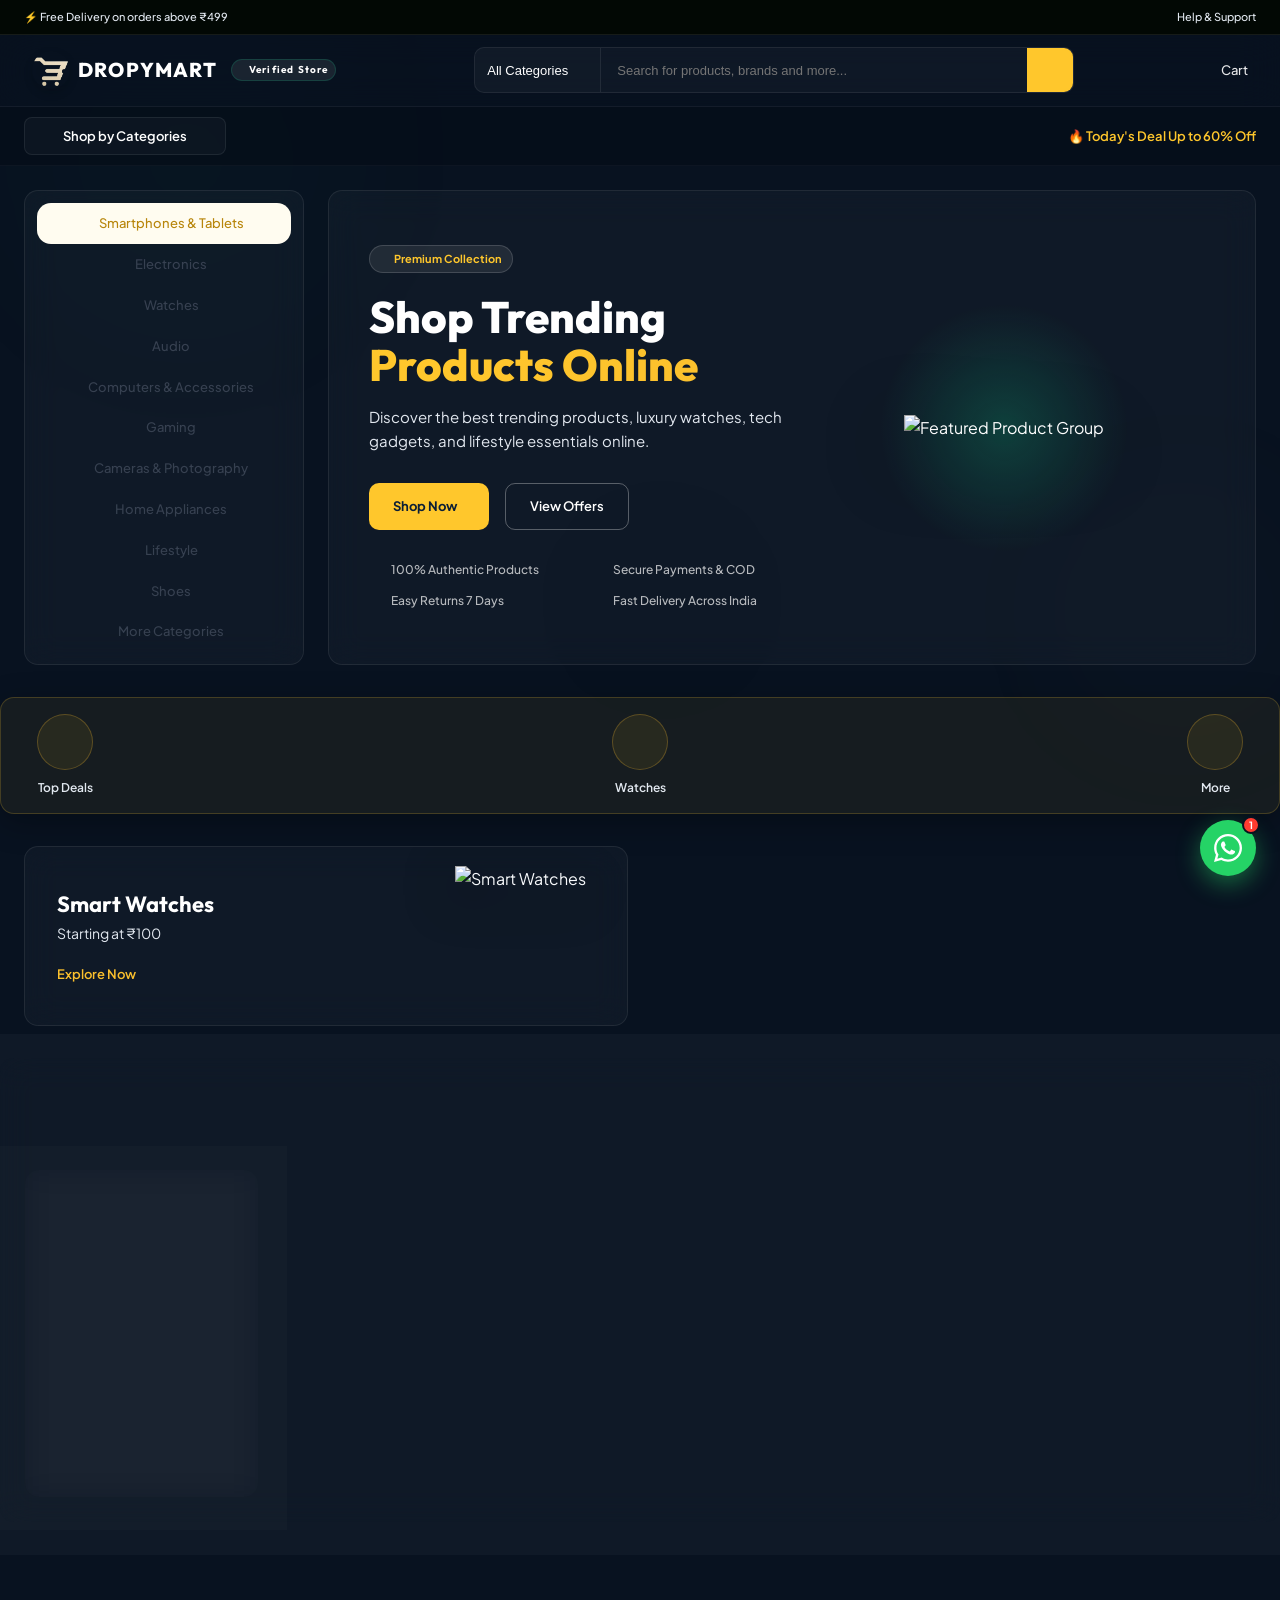
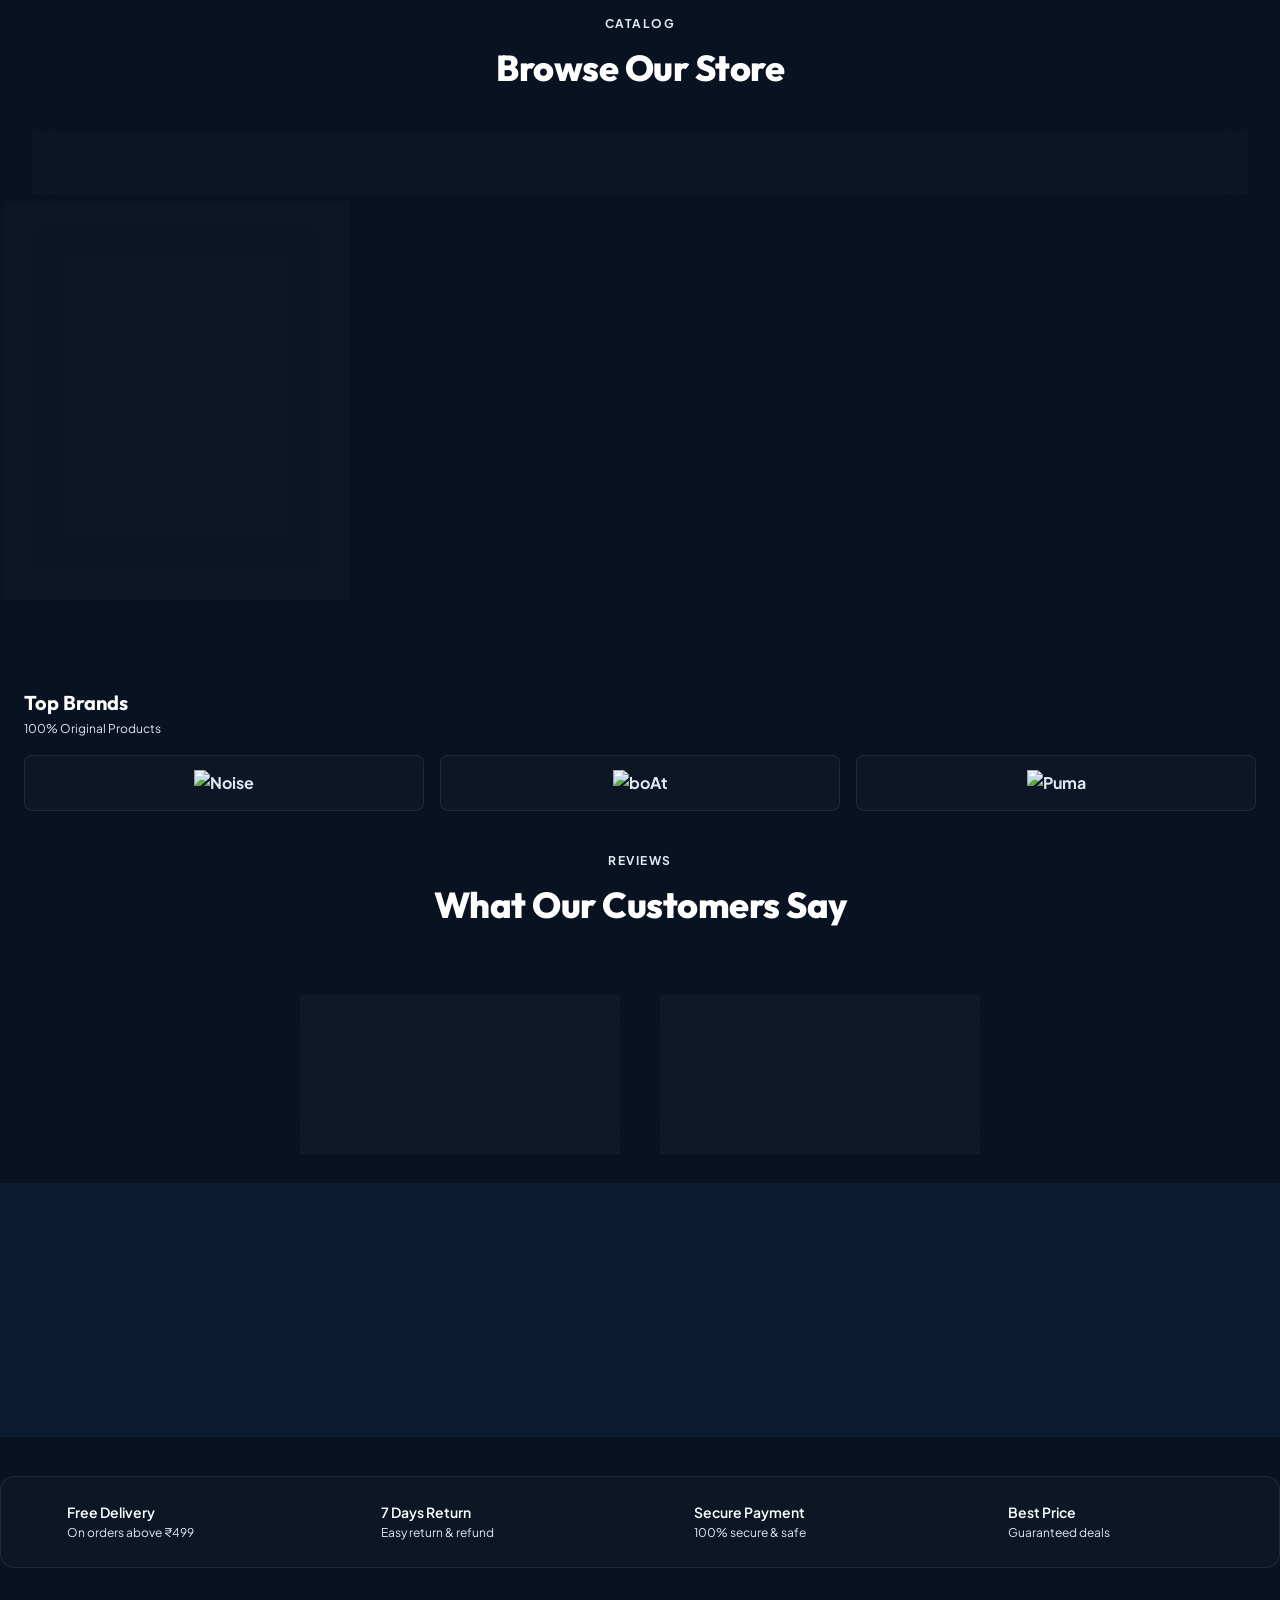
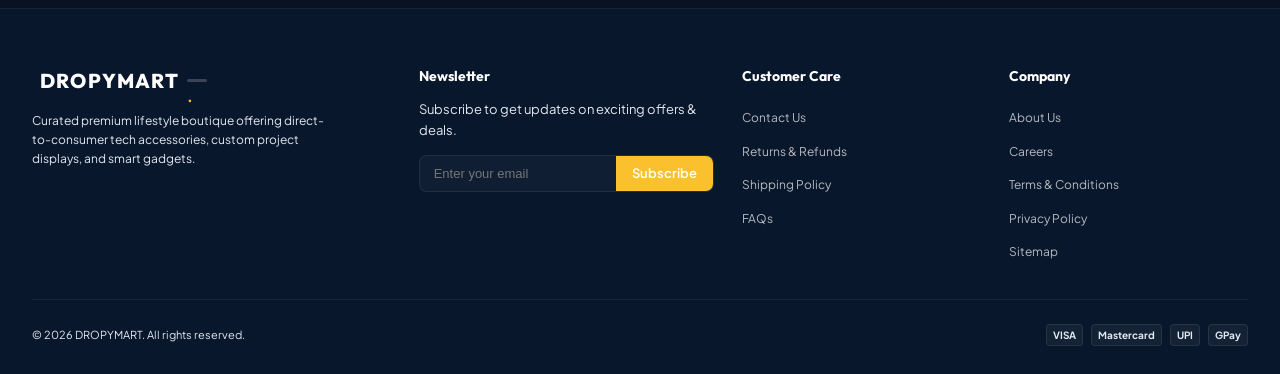
==== index.html @ a422f673 "chore: change domain references from dropymart.xyz to dropymart.store" ====
<!DOCTYPE html>
<html lang="en">
<head>
  <meta charset="UTF-8">
  <meta name="viewport" content="width=device-width, initial-scale=1.0">

  <meta name="google-site-verification" content="tt-sFrFaD0oRq4qAkn0JDSvIofeacNXxYAKYpGwRJnM" />

  <!-- ═══ Primary SEO ═══ -->
  <title>Dropymart – Discover Trending Products, Gadgets & Everyday Essentials</title>
  <meta name="description" content="Shop the latest trending products, smart gadgets, home essentials, lifestyle accessories, and viral finds at Dropymart. Enjoy secure payments, fast delivery, and unbeatable value on every order.">
  <meta name="keywords" content="Dropymart, trending products, smart gadgets, home essentials, lifestyle accessories, viral products, shop online, watches, shoes">
  <meta name="author" content="DROPYMART">
  <meta name="robots" content="index, follow">
  <link rel="canonical" href="https://dropymart.store/">
  <link rel="sitemap" type="application/xml" title="Sitemap" href="https://dropymart.store/sitemap.xml">

  <!-- ═══ Structured Data (JSON-LD Schema Graph) ═══ -->
  <script type="application/ld+json">
  {
    "@context": "https://schema.org",
    "@graph": [
      {
        "@type": "OnlineStore",
        "@id": "https://dropymart.store/#store",
        "name": "Dropymart",
        "url": "https://dropymart.store/",
        "logo": "https://dropymart.store/image/logo.png",
        "image": "https://dropymart.store/image/logo.png",
        "description": "Shop the latest trending products, smart gadgets, home essentials, lifestyle accessories, and viral finds at Dropymart. Enjoy secure payments, fast delivery, and unbeatable value on every order.",
        "telephone": "+91 98951 77154",
        "priceRange": "INR",
        "address": {
          "@type": "PostalAddress",
          "streetAddress": "Kochi",
          "addressLocality": "Kochi",
          "addressRegion": "Kerala",
          "postalCode": "682001",
          "addressCountry": "IN"
        },
        "contactPoint": {
          "@type": "ContactPoint",
          "telephone": "+91 98951 77154",
          "contactType": "customer service",
          "availableLanguage": ["English", "Malayalam"]
        },
        "sameAs": [
          "https://www.instagram.com/dropymart?igsh=N204dTdiMjFlMHds&utm_source=qr",
          "https://github.com/gitshamilc/dropymart-onlinestore"
        ]
      },
      {
        "@type": "WebSite",
        "@id": "https://dropymart.store/#website",
        "name": "Dropymart",
        "url": "https://dropymart.store/",
        "potentialAction": {
          "@type": "SearchAction",
          "target": {
            "@type": "EntryPoint",
            "urlTemplate": "https://dropymart.store/?search={search_term_string}"
          },
          "query-input": "required name=search_term_string"
        }
      }
    ]
  }
  </script>

  <!-- ═══ Performance preconnects (Lighthouse Optimization) ═══ -->
  <link rel="preconnect" href="https://fonts.googleapis.com">
  <link rel="preconnect" href="https://fonts.gstatic.com" crossorigin>
  <link rel="preconnect" href="https://images.unsplash.com" crossorigin>
  <link rel="preconnect" href="https://unpkg.com" crossorigin>

  <link href="https://fonts.googleapis.com/css2?family=Outfit:wght@300;400;500;600;700;800&family=Plus+Jakarta+Sans:wght@300;400;500;600;700&display=swap" rel="stylesheet">

  <!-- Preload Hero Image (LCP Optimization) -->
  <link rel="preload" href="https://images.unsplash.com/photo-1523275335684-37898b6baf30?auto=format&fit=crop&w=600&q=80" as="image" fetchpriority="high">

  <!-- ═══ PWA Manifest & App Config ═══ -->
  <link rel="manifest" href="manifest.json">
  <meta name="theme-color" content="#0b1e36">
  <meta name="apple-mobile-web-app-capable" content="yes">
  <meta name="apple-mobile-web-app-status-bar-style" content="#0b1e36">
  <meta name="apple-mobile-web-app-title" content="DROPYMART">

  <!-- ═══ Open Graph (Facebook / WhatsApp preview) ═══ -->
  <meta property="og:type" content="website">
  <meta property="og:site_name" content="DROPYMART">
  <meta property="og:title" content="Dropymart – Discover Trending Products, Gadgets & Everyday Essentials">
  <meta property="og:description" content="Shop the latest trending products, smart gadgets, home essentials, lifestyle accessories, and viral finds at Dropymart. Enjoy secure payments, fast delivery, and unbeatable value on every order.">
  <meta property="og:url" content="https://dropymart.store/">
  <meta property="og:image" content="https://dropymart.store/image/logo.png">
  <meta property="og:locale" content="en_IN">

  <!-- ═══ Twitter Card ═══ -->
  <meta name="twitter:card" content="summary_large_image">
  <meta name="twitter:title" content="Dropymart – Discover Trending Products, Gadgets & Everyday Essentials">
  <meta name="twitter:description" content="Shop the latest trending products, smart gadgets, home essentials, lifestyle accessories, and viral finds at Dropymart. Enjoy secure payments, fast delivery, and unbeatable value on every order.">
  <meta name="twitter:image" content="https://dropymart.store/image/logo.png">

  <!-- Consolidated JSON-LD schemas moved to Graph block in header -->

  <!-- ═══ Favicon ═══ -->
  <link rel="icon" type="image/png" href="/image/logo.png">
  <link rel="apple-touch-icon" href="/image/logo.png">

  <script>
  try {
    if (!window.location.pathname.includes('/admin')) {
      sessionStorage.removeItem('dropymart_auth');
      localStorage.removeItem('dropymart_auth');
    }
  } catch (e) {}
  </script>

  <!-- ═══ Styles ═══ -->
  <link rel="stylesheet" href="css/animations.css?v=5">
  <link rel="stylesheet" href="css/main.css?v=5">

  <!-- ═══ Lucide Icons ═══ -->
  <script src="https://unpkg.com/lucide@latest"></script>
</head>
<body class="theme-dark-scroll">

  <!-- ═══ Ambient Background ═══ -->
  <div class="ambient-bg">
    <div class="ambient-orb orb-1"></div>
    <div class="ambient-orb orb-2"></div>
    <div class="ambient-orb orb-3"></div>
  </div>


  <!-- ═══ Top Info Bar ═══ -->
  <div class="top-bar">
    <div class="top-bar-container">
      <span class="top-bar-left">⚡ Free Delivery on orders above ₹499</span>
      <div class="top-bar-right">
        <a href="https://wa.me/919895177154">Help & Support</a>
      </div>
    </div>
  </div>

  <!-- ═══ Header ═══ -->
  <header id="main-header" class="premium-header">
    <div class="nav-container header-main-row">
      <a href="/" class="logo">
        <img src="/image/logo.png" alt="DROPYMART Logo" style="height: 38px; width: 38px; object-fit: cover; border-radius: 50%;">
        DROPYMART
        <span class="verified-badge"><i data-lucide="check"></i> Verified Store</span>
      </a>

      <!-- Premium Search Bar -->
      <div class="header-search-wrap">
        <div class="search-cat-select">
          <select id="search-cat-dropdown" aria-label="Select Category">
            <option value="all">All Categories</option>
            <option value="watch">Watches</option>
            <option value="powerbank">Powerbanks</option>
            <option value="shoe">Shoes</option>
            <option value="projector">Projectors</option>
            <option value="gadgets">Gadgets</option>
          </select>
          <i data-lucide="chevron-down" class="dropdown-arrow-icon"></i>
        </div>
        <div class="search-input-wrap">
          <input type="text" id="header-search-input" placeholder="Search for products, brands and more..." aria-label="Search items">
        </div>
        <button id="header-search-btn" class="search-action-btn" aria-label="Search button">
          <i data-lucide="search"></i>
        </button>
      </div>

      <!-- Action Icons -->
      <div class="nav-actions">
        <button id="cart-toggle" class="icon-btn-cart">
          <div class="cart-icon-wrap">
            <i data-lucide="shopping-cart"></i>
            <span id="cart-badge" class="badge" style="display:none;">0</span>
          </div>
          <span class="cart-label">Cart</span>
        </button>
        <button id="signin-trigger" class="signin-btn-account" style="display: none;">
          <i data-lucide="user"></i>
          <div class="account-btn-text">
            <span class="subtext">Sign In</span>
            <span class="maintext">Account <i data-lucide="chevron-down"></i></span>
          </div>
        </button>
      </div>
    </div>
  </header>

  <!-- ═══ Sub Navigation ═══ -->
  <div class="sub-nav">
    <div class="sub-nav-container">
      <div class="categories-dropdown-btn">
        <i data-lucide="menu"></i>
        <span>Shop by Categories</span>
        <i data-lucide="chevron-down"></i>
      </div>
      <nav class="sub-nav-links">
        <a href="#" class="active">Home</a>
        <a href="#explore">Products</a>
        <a href="#deals">Deals</a>
        <a href="#explore">New Arrivals</a>
        <a href="#explore">Featured</a>
        <a href="#explore">Brands</a>
      </nav>
      <div class="deals-marquee">
        <span>🔥 Today's Deal Up to 60% Off</span>
      </div>
    </div>
  </div>

  <!-- ═══ Main Content Layout ═══ -->
  <div id="homepage-sections-container">
    <main id="section-hero" class="main-content-layout">
      <div class="store-grid-container">
        
        <!-- Category Sidebar -->
        <aside class="side-categories-panel glass">
          <ul class="side-nav-list">
            <li class="active"><a href="/category/all" data-cat="all"><i data-lucide="smartphone"></i> Smartphones & Tablets <i data-lucide="chevron-right" class="arrow-right"></i></a></li>
            <li><a href="/category/gadgets" data-cat="gadgets"><i data-lucide="tv"></i> Electronics <i data-lucide="chevron-right" class="arrow-right"></i></a></li>
            <li><a href="/category/watch" data-cat="watch"><i data-lucide="watch"></i> Watches <i data-lucide="chevron-right" class="arrow-right"></i></a></li>
            <li><a href="/category/gadgets" data-cat="gadgets"><i data-lucide="headphones"></i> Audio <i data-lucide="chevron-right" class="arrow-right"></i></a></li>
            <li><a href="/category/gadgets" data-cat="gadgets"><i data-lucide="laptop"></i> Computers & Accessories <i data-lucide="chevron-right" class="arrow-right"></i></a></li>
            <li><a href="/category/gadgets" data-cat="gadgets"><i data-lucide="gamepad-2"></i> Gaming <i data-lucide="chevron-right" class="arrow-right"></i></a></li>
            <li><a href="/category/gadgets" data-cat="gadgets"><i data-lucide="camera"></i> Cameras & Photography <i data-lucide="chevron-right" class="arrow-right"></i></a></li>
            <li><a href="/category/gadgets" data-cat="gadgets"><i data-lucide="home"></i> Home Appliances <i data-lucide="chevron-right" class="arrow-right"></i></a></li>
            <li><a href="/category/gadgets" data-cat="gadgets"><i data-lucide="shopping-bag"></i> Lifestyle <i data-lucide="chevron-right" class="arrow-right"></i></a></li>
            <li><a href="/category/shoe" data-cat="shoe"><i data-lucide="footprints"></i> Shoes <i data-lucide="chevron-right" class="arrow-right"></i></a></li>
            <li class="more-cats"><a href="/category/all" data-cat="all"><i data-lucide="layout-grid"></i> More Categories <i data-lucide="chevron-right" class="arrow-right"></i></a></li>
          </ul>
        </aside>

        <!-- Pedestal Hero Showcase Area -->
        <section class="hero-pedestal-showcase glass">
          <div class="hero-pedestal-content">
            <span class="hero-green-badge" id="hero-badge"><i data-lucide="shield-check"></i> Premium Collection</span>
            <h1 class="hero-main-title" id="hero-title">Upgrade Your <br><span>Lifestyle</span></h1>
            <p class="hero-subtitle" id="hero-subtitle">Discover trending gadgets, luxury watches, performance shoes and more.</p>
            <div class="hero-buttons-row">
              <a href="#explore" class="btn btn-primary-green">Shop Now <i data-lucide="arrow-right"></i></a>
              <a href="#deals" class="btn btn-outline-white">View Offers</a>
            </div>
            
            <!-- Bottom Badges Row -->
            <div class="hero-bottom-badges">
              <div class="hero-badge-item"><i data-lucide="check-circle"></i> 100% Authentic Products</div>
              <div class="hero-badge-item"><i data-lucide="credit-card"></i> Secure Payments & COD</div>
              <div class="hero-badge-item"><i data-lucide="rotate-ccw"></i> Easy Returns 7 Days</div>
              <div class="hero-badge-item"><i data-lucide="truck"></i> Fast Delivery Across India</div>
            </div>
          </div>

          <div class="hero-pedestal-graphic">
            <div class="pedestal-glow"></div>
            <img src="https://images.unsplash.com/photo-1523275335684-37898b6baf30?auto=format&fit=crop&w=600&q=80" alt="Featured Product Group" class="hero-graphic-image" id="pedestal-hero-image">
          </div>
        </section>

      </div>
    </main>

    <!-- ═══ Circular Quick Category Links ═══ -->
    <div id="section-categories" class="circular-categories-container scroll-reveal reveal-up">
      <div class="circular-categories-row">
        <a href="/category/deals" class="circ-cat-item" data-cat="deals">
          <div class="circ-icon-wrap" style="background:rgba(239,68,68,0.1); color:#ef4444;"><i data-lucide="percent"></i></div>
          <span>Top Deals</span>
        </a>
        <a href="/category/mobile" class="circ-cat-item" data-cat="mobile">
          <div class="circ-icon-wrap" style="background:rgba(59,130,246,0.1); color:#3b82f6;"><i data-lucide="smartphone"></i></div>
          <span>Mobiles</span>
        </a>
        <a href="/category/electronics" class="circ-cat-item" data-cat="electronics">
          <div class="circ-icon-wrap" style="background:rgba(245,158,11,0.1); color:#f59e0b;"><i data-lucide="tv"></i></div>
          <span>Electronics</span>
        </a>
        <a href="/category/watch" class="circ-cat-item" data-cat="watch">
          <div class="circ-icon-wrap" style="background:rgba(16,185,129,0.1); color:#10b981;"><i data-lucide="watch"></i></div>
          <span>Watches</span>
        </a>
        <a href="/category/audio" class="circ-cat-item" data-cat="audio">
          <div class="circ-icon-wrap" style="background:rgba(139,92,246,0.1); color:#8b5cf6;"><i data-lucide="headphones"></i></div>
          <span>Audio</span>
        </a>
        <a href="/category/shoe" class="circ-cat-item" data-cat="shoe">
          <div class="circ-icon-wrap" style="background:rgba(236,72,153,0.1); color:#ec4899;"><i data-lucide="footprints"></i></div>
          <span>Shoes</span>
        </a>
        <a href="/category/home" class="circ-cat-item" data-cat="home">
          <div class="circ-icon-wrap" style="background:rgba(16,185,129,0.1); color:#10b981;"><i data-lucide="home"></i></div>
          <span>Home</span>
        </a>
        <a href="/category/accessories" class="circ-cat-item" data-cat="accessories">
          <div class="circ-icon-wrap" style="background:rgba(59,130,246,0.1); color:#3b82f6;"><i data-lucide="cable"></i></div>
          <span>Accessories</span>
        </a>
        <a href="/category/laptop" class="circ-cat-item" data-cat="laptop">
          <div class="circ-icon-wrap" style="background:rgba(245,158,11,0.1); color:#f59e0b;"><i data-lucide="laptop"></i></div>
          <span>Laptops</span>
        </a>
        <a href="/category/camera" class="circ-cat-item" data-cat="camera">
          <div class="circ-icon-wrap" style="background:rgba(239,68,68,0.1); color:#ef4444;"><i data-lucide="camera"></i></div>
          <span>Cameras</span>
        </a>
        <a href="/category/gaming" class="circ-cat-item" data-cat="gaming">
          <div class="circ-icon-wrap" style="background:rgba(139,92,246,0.1); color:#8b5cf6;"><i data-lucide="gamepad-2"></i></div>
          <span>Gaming</span>
        </a>
        <a href="/category/beauty" class="circ-cat-item" data-cat="beauty">
          <div class="circ-icon-wrap" style="background:rgba(236,72,153,0.1); color:#ec4899;"><i data-lucide="sparkles"></i></div>
          <span>Beauty</span>
        </a>
        <a href="/category/all" class="circ-cat-item" data-cat="all">
          <div class="circ-icon-wrap" style="background:rgba(107,114,128,0.1); color:#6b7280;"><i data-lucide="layout-grid"></i></div>
          <span>More</span>
        </a>
      </div>
    </div>

    <!-- ═══ Promo Banners Grid ═══ -->
    <div id="section-promo_banners" class="promo-banners-grid">
      <div class="promo-banner-card glass scroll-reveal reveal-up" id="promo-b1-card">
        <div class="promo-banner-content">
          <h3 id="promo-b1-title">Smart Watches</h3>
          <p class="subtitle" id="promo-b1-subtitle">Starting at ₹100</p>
          <a href="/category/watch" class="promo-btn" id="promo-b1-link" data-cat="watch">Explore Now <i data-lucide="arrow-right"></i></a>
        </div>
        <img src="https://images.unsplash.com/photo-1508685096489-7aacd43bd3b1?auto=format&fit=crop&w=300&q=80" alt="Smart Watches" class="promo-banner-img" id="promo-b1-img">
      </div>
      
      <div class="promo-banner-card glass scroll-reveal reveal-up" id="promo-b2-card">
        <div class="promo-banner-content">
          <h3 id="promo-b2-title">Best Selling Shoes</h3>
          <p class="subtitle" id="promo-b2-subtitle">Up to 50% Off</p>
          <a href="/category/shoe" class="promo-btn" id="promo-b2-link" data-cat="shoe">Shop Now <i data-lucide="arrow-right"></i></a>
        </div>
        <img src="https://images.unsplash.com/photo-1542291026-7eec264c27ff?auto=format&fit=crop&w=300&q=80" alt="Shoes Offer" class="promo-banner-img" id="promo-b2-img">
      </div>
    </div>

    <!-- ═══ Deal of the Day Section ═══ -->
    <section id="section-deals" class="deals-day-section glass scroll-reveal reveal-up">
      <div class="deals-day-header">
        <div class="deals-day-title-wrap">
          <h2 id="deals-title">⚡ Deal of the Day</h2>
          <p class="subtitle" id="deals-subtitle">Limited time offer, don't miss out!</p>
        </div>
        <div class="countdown-timer-wrap">
          <div class="countdown-box"><span id="timer-hrs">12</span><p>Hrs</p></div>
          <div class="countdown-colon">:</div>
          <div class="countdown-box"><span id="timer-mins">34</span><p>Mins</p></div>
          <div class="countdown-colon">:</div>
          <div class="countdown-box"><span id="timer-secs">56</span><p>Secs</p></div>
        </div>
        <a href="#explore" class="btn btn-outline-white btn-sm">View All Deals</a>
      </div>
      <div class="deals-products-grid" id="deals-products-grid">
        <!-- Rendered by JS -->
      </div>
    </section>

    <!-- ═══ Explore Products Catalog ═══ -->
    <section id="section-products" class="explore-section">
      <div class="section-header scroll-reveal reveal-up">
        <p class="section-tag">Catalog</p>
        <h2 class="section-title">Browse Our Store</h2>
      </div>

      <div class="filter-bar glass scroll-reveal reveal-up">
        <div class="categories">
          <button class="cat-btn active" data-cat="all">All</button>
          <button class="cat-btn" data-cat="deals">Deals</button>
          <button class="cat-btn" data-cat="watch">Watches</button>
          <button class="cat-btn" data-cat="powerbank">Powerbanks</button>
          <button class="cat-btn" data-cat="shoe">Shoes</button>
          <button class="cat-btn" data-cat="projector">Projectors</button>
          <button class="cat-btn" data-cat="gadgets">Gadgets</button>
        </div>
        <div class="search-box">
          <input type="text" id="search-input" placeholder="Search products..." aria-label="Filter products">
          <i data-lucide="search"></i>
        </div>
      </div>

      <div id="product-grid" class="product-grid">
        <!-- Rendered by JS -->
      </div>
    </section>

    <!-- ═══ Top Brands Section ═══ -->
    <div id="section-brands" class="brands-section scroll-reveal reveal-up">
      <div class="brands-header">
        <h3>Top Brands</h3>
        <p>100% Original Products</p>
      </div>
      <div class="brands-row" id="brands-row">
        <!-- Rendered by JS -->
      </div>
    </div>

    <!-- ═══ Customer Testimonials Slider ═══ -->
    <section id="section-testimonials" class="testimonials-section scroll-reveal reveal-up">
      <div class="section-header text-center" style="text-align: center; margin-bottom: 2rem;">
        <p class="section-tag">Reviews</p>
        <h2 class="section-title">What Our Customers Say</h2>
      </div>
      <div class="testimonials-container" id="testimonials-container">
        <!-- Rendered by JS -->
      </div>
    </section>

    <!-- ═══ Newsletter Signup Card ═══ -->
    <section id="section-newsletter" class="newsletter-section scroll-reveal reveal-up">
      <div class="newsletter-card glass" id="newsletter-card" style="position: relative; overflow: hidden; border-radius: 16px; padding: 3rem 2rem; text-align: center; background-size: cover; background-position: center;">
        <div class="newsletter-overlay" style="position: absolute; top:0; left:0; right:0; bottom:0; background: rgba(11,30,54,0.75); z-index: 1;"></div>
        <div class="newsletter-card-content" style="position: relative; z-index: 2; max-width: 600px; margin: 0 auto; color: #fff;">
          <h2 id="newsletter-card-heading">Join the DROPYMART Club</h2>
          <p id="newsletter-card-desc" style="margin-bottom: 1.5rem; opacity: 0.9;">Subscribe to receive dynamic updates on exclusive tech arrivals and discount drops.</p>
          <form id="newsletter-card-form" class="newsletter-card-form" style="display: flex; gap: 10px; max-width: 500px; margin: 0 auto;">
            <input type="email" id="newsletter-card-email" placeholder="Enter your email" required aria-label="Newsletter email address" style="flex: 1; padding: 12px 18px; border-radius: 8px; border: 1px solid rgba(255,255,255,0.2); background: rgba(255,255,255,0.1); color: #fff;">
            <button type="submit" id="newsletter-card-btn" class="btn btn-primary" style="padding: 12px 24px; border-radius: 8px; background: var(--primary); color: #0b1e36; border: none; font-weight: 600; cursor: pointer;">Subscribe</button>
          </form>
          <div id="newsletter-card-success" class="newsletter-success-msg" style="display:none; margin-top: 15px; color: #10b981; font-weight: 500;"></div>
        </div>
      </div>
    </section>
  </div>

  <!-- ═══ Sign-In Modal ═══ -->
  <div id="signin-modal" class="modal-overlay">
    <div class="modal-box glass" style="max-width:380px; padding:0;">
      <button class="modal-close-btn" id="signin-close"><i data-lucide="x"></i></button>
      <div class="login-modal-inner">
        <div class="logo" style="justify-content: center; margin-bottom: 15px;">
          <img src="/image/logo.png" alt="DROPYMART Logo" style="height: 44px; width: 44px; object-fit: cover; border-radius: 50%;">
          DROPYMART
        </div>
        <h2>Merchant Sign In</h2>
        <p class="subtitle">Enter credentials to access the admin dashboard.</p>
        <form id="login-form">
          <div class="login-field">
            <label for="login-id">Username</label>
            <input type="text" id="login-id" placeholder="Enter username" required>
          </div>
          <div class="login-field">
            <label for="login-pass">Password</label>
            <input type="password" id="login-pass" placeholder="Enter password" required>
          </div>
          <div id="login-error" class="login-error">Incorrect username or password.</div>
          <button type="submit" class="checkout-btn" style="border-radius:10px;">
            <i data-lucide="unlock" style="width:16px;height:16px;"></i>
            Authenticate
          </button>
        </form>
      </div>
    </div>
  </div>

  <!-- ═══ Product Detail Modal ═══ -->
  <div id="product-modal" class="modal-overlay">
    <div class="modal-box glass">
      <button class="modal-close-btn"><i data-lucide="x"></i></button>
      <div class="modal-body" id="product-modal-body"></div>
    </div>
  </div>

  <!-- ═══ Article/Blog Modal ═══ -->
  <div id="blog-modal" class="modal-overlay">
    <div class="modal-box glass" style="max-width:760px;">
      <button class="modal-close-btn"><i data-lucide="x"></i></button>
      <div class="modal-body" id="blog-modal-body" style="padding:0;"></div>
    </div>
  </div>

  <!-- ═══ Cart Drawer ═══ -->
  <div id="cart-drawer" class="cart-drawer">
    <div class="cart-header">
      <h2><i data-lucide="shopping-bag" style="color:var(--primary);width:20px;height:20px;"></i> Your Cart</h2>
      <button id="cart-close" class="cart-close" title="Close"><i data-lucide="arrow-right"></i></button>
    </div>
    <div id="cart-items" class="cart-items"></div>
    <div class="cart-footer">
      <div class="cart-total-row">
        <span>Subtotal</span>
        <span id="cart-total">₹0</span>
      </div>
      <button id="checkout-btn" class="checkout-btn" disabled>
        <i data-lucide="send" style="width:16px;height:16px;"></i>
        Order via WhatsApp
      </button>
      <p class="checkout-hint">Opens a formatted WhatsApp chat to finalize your order.</p>
    </div>
  </div>

  <!-- ═══ Mobile Bottom Nav ═══ -->
  <nav class="mobile-nav">
    <a href="#" class="mobile-nav-item active" id="mnav-home">
      <i data-lucide="home"></i><span>Home</span>
    </a>
    <a href="#explore" class="mobile-nav-item" id="mnav-explore">
      <i data-lucide="search"></i><span>Explore</span>
    </a>
    <a href="#" class="mobile-nav-item" id="mnav-cart">
      <i data-lucide="shopping-bag"></i><span>Cart</span>
    </a>
    <a href="#" class="mobile-nav-item" id="mnav-account" style="display: none;">
      <i data-lucide="user"></i><span>Sign In</span>
    </a>
  </nav>

  <!-- ═══ Features Strip ═══ -->
  <div class="features-strip scroll-reveal reveal-up">
    <div class="feature-strip-item">
      <i data-lucide="truck"></i>
      <div>
        <h4>Free Delivery</h4>
        <p>On orders above ₹499</p>
      </div>
    </div>
    <div class="feature-strip-item">
      <i data-lucide="rotate-ccw"></i>
      <div>
        <h4>7 Days Return</h4>
        <p>Easy return & refund</p>
      </div>
    </div>
    <div class="feature-strip-item">
      <i data-lucide="shield-check"></i>
      <div>
        <h4>Secure Payment</h4>
        <p>100% secure & safe</p>
      </div>
    </div>
    <div class="feature-strip-item">
      <i data-lucide="tag"></i>
      <div>
        <h4>Best Price</h4>
        <p>Guaranteed deals</p>
      </div>
    </div>
  </div>

  <!-- ═══ Footer ═══ -->
  <footer class="scroll-reveal reveal-up">
    <div class="footer-grid">
      <div class="footer-brand">
        <a href="/" class="logo" style="margin-bottom:14px;">
          <img src="/image/logo.png" alt="DROPYMART Logo" style="height: 32px; width: 32px; object-fit: cover; border-radius: 50%;">
          DROPYMART
        </a>
        <p class="footer-brand-desc">Your one-stop destination for premium tech gadgets, watches, and smart accessories.</p>
        <div class="footer-socials">
          <a href="#" class="icon-btn" title="Facebook"><i data-lucide="facebook"></i></a>
          <a href="https://www.instagram.com/dropymart?igsh=N204dTdiMjFlMHds&amp;utm_source=qr" class="icon-btn" title="Instagram" target="_blank" rel="noopener"><i data-lucide="instagram"></i></a>
          <a href="#" class="icon-btn" title="Twitter"><i data-lucide="twitter"></i></a>
          <a href="#" class="icon-btn" title="Youtube"><i data-lucide="youtube"></i></a>
        </div>
      </div>
      
      <!-- Newsletter Column -->
      <div class="footer-col newsletter-col">
        <h4>Newsletter</h4>
        <p>Subscribe to get updates on exciting offers & deals.</p>
        <div class="newsletter-form">
          <input type="email" id="newsletter-email" placeholder="Enter your email" aria-label="Footer newsletter email">
          <button id="newsletter-btn">Subscribe</button>
        </div>
      </div>

      <div class="footer-col">
        <h4>Customer Care</h4>
        <ul>
          <li><a href="https://wa.me/919895177154">Contact Us</a></li>
          <li><a href="https://wa.me/919895177154">Returns & Refunds</a></li>
          <li><a href="#">Shipping Policy</a></li>
          <li><a href="#">FAQs</a></li>
        </ul>
      </div>

      <div class="footer-col">
        <h4>Company</h4>
        <ul>
          <li><a href="#">About Us</a></li>
          <li><a href="#">Careers</a></li>
          <li><a href="#">Terms & Conditions</a></li>
          <li><a href="#">Privacy Policy</a></li>
          <li><a href="#">Sitemap</a></li>
        </ul>
      </div>
    </div>
    
    <div class="footer-bottom">
      <p>&copy; 2026 DROPYMART. All rights reserved.</p>
      
      <!-- Mock Payment Badges -->
      <div class="payment-badges-row">
        <span class="pay-badge visa">VISA</span>
        <span class="pay-badge mc">Mastercard</span>
        <span class="pay-badge upi">UPI</span>
        <span class="pay-badge gpay">GPay</span>
      </div>
    </div>
  </footer>

  <!-- ═══ Floating WhatsApp ═══ -->
  <a href="https://wa.me/919895177154?text=Hi!%20I%20need%20support%20regarding%20DROPYMART." class="float-wa" target="_blank" title="WhatsApp 24/7 Support">
    <svg xmlns="http://www.w3.org/2000/svg" width="32" height="32" viewBox="0 0 448 512" fill="#fff">
      <path d="M380.9 97.1C339 55.1 283.2 32 223.9 32c-122.4 0-222 99.6-222 222 0 39.1 10.2 77.3 29.6 111L0 480l117.7-30.9c32.4 17.7 68.9 27 106.1 27h.1c122.3 0 224.1-99.6 224.1-222 0-59.3-25.2-115-67.1-157zm-157 341.6c-33.2 0-65.7-8.9-94-25.7l-6.7-4-69.8 18.3L72 359.2l-4.4-7c-18.5-29.4-28.2-63.3-28.2-98.2 0-101.7 82.8-184.5 184.6-184.5 49.3 0 95.6 19.2 130.4 54.1 34.8 34.9 56.2 81.2 56.1 130.5 0 101.8-84.9 184.6-186.6 184.6zm101.2-138.2c-5.5-2.8-32.8-16.2-37.9-18-5.1-1.9-8.8-2.8-12.5 2.8-3.7 5.6-14.3 18-17.6 21.8-3.2 3.7-6.5 4.2-12 1.4-32.6-16.3-54-29.1-75.5-66-5.7-9.8 5.7-9.1 16.3-30.3 1.8-3.7.9-6.9-.5-9.7-1.4-2.8-12.5-30.1-17.1-41.2-4.5-10.8-9.1-9.3-12.5-9.5-3.2-.2-6.9-.2-10.6-.2-3.7 0-9.7 1.4-14.8 6.9-5.1 5.6-19.4 19-19.4 46.3 0 27.3 19.9 53.7 22.6 57.4 2.8 3.7 39.1 59.7 94.8 83.8 35.2 15.2 49 16.5 66.6 13.9 10.7-1.6 32.8-13.4 37.4-26.4 4.6-13 4.6-24.1 3.2-26.4-1.3-2.5-5.1-3.9-10.6-6.9z"/>
    </svg>
    <span class="wa-badge">1</span>
  </a>

  <!-- ═══ Scripts ═══ -->
  <script src="js/config.js?v=5"></script>
  <script src="js/storage.js?v=5"></script>
  <script type="module" src="js/app.js?v=5"></script>
  <script>lucide.createIcons();</script>

  <!-- ═══ Dynamic JSON-LD Products ═══ -->
  <script>

    // Inject product JSON-LD for Google after products load
    async function injectProductSchema() {
      try {
        const products = await getProducts();
        if (!products || products.length === 0) return;
        const schemaList = products.slice(0, 20).map(p => ({
          "@type": "Product",
          "name": p.name,
          "description": p.description,
          "image": p.image,
          "brand": { "@type": "Brand", "name": "DROPYMART" },
          "offers": {
            "@type": "Offer",
            "priceCurrency": "INR",
            "price": p.price,
            "availability": "https://schema.org/InStock",
            "url": "https://dropymart.store/",
            "seller": { "@type": "Organization", "name": "DROPYMART" }
          },
          "aggregateRating": {
            "@type": "AggregateRating",
            "ratingValue": p.rating,
            "reviewCount": p.reviews
          }
        }));
        const script = document.createElement('script');
        script.type = 'application/ld+json';
        script.text = JSON.stringify({ "@context": "https://schema.org", "@graph": schemaList });
        document.head.appendChild(script);
      } catch(e) { /* silent */ }
    }
    // Run after app initializes
    setTimeout(injectProductSchema, 3000);
  </script>

</body>
</html>
---- css/animations.css ----
/* DROPYMART Premium Store Animations */

/* Background wireframe rotating effect */
@keyframes gridRotate {
  0% {
    transform: translate(-50%, -50%) rotateX(60deg) rotateZ(0deg);
  }
  100% {
    transform: translate(-50%, -50%) rotateX(60deg) rotateZ(360deg);
  }
}

.wireframe-grid {
  animation: gridRotate 30s linear infinite;
}

/* Floating idle animation for 3D elements */
@keyframes float3D {
  0% {
    transform: translateZ(20px) translateY(0) rotateY(-5deg);
  }
  50% {
    transform: translateZ(35px) translateY(-10px) rotateY(5deg) rotateX(5deg);
  }
  100% {
    transform: translateZ(20px) translateY(0) rotateY(-5deg);
  }
}

.floating-card {
  animation: float3D 6s ease-in-out infinite;
}

/* Pulsing accent glow */
@keyframes pulseGlow {
  0% {
    box-shadow: 0 0 15px rgba(16, 185, 129, 0.15);
  }
  50% {
    box-shadow: 0 0 25px rgba(16, 185, 129, 0.35);
  }
  100% {
    box-shadow: 0 0 15px rgba(16, 185, 129, 0.15);
  }
}

.glow-pulse {
  animation: pulseGlow 2s infinite;
}

/* 3D scrolling container transitions */
.stage-3d {
  transition: transform 0.4s cubic-bezier(0.1, 0.8, 0.2, 1);
}

.floating-3d-item {
  transition: transform 0.6s cubic-bezier(0.1, 0.8, 0.2, 1);
  transform-style: preserve-3d;
}

/* Entrance Animations */
@keyframes fadeInUp {
  from {
    opacity: 0;
    transform: translateY(30px);
  }
  to {
    opacity: 1;
    transform: translateY(0);
  }
}

.animate-fade-in-up {
  animation: fadeInUp 1s cubic-bezier(0.25, 0.8, 0.25, 1) forwards;
}

/* Delay classes */
.delay-1 { animation-delay: 0.1s; }
.delay-2 { animation-delay: 0.2s; }
.delay-3 { animation-delay: 0.3s; }
.delay-4 { animation-delay: 0.4s; }

/* Pulse shimmer for loaders */
@keyframes shimmer {
  0% {
    background-position: -200% 0;
  }
  100% {
    background-position: 200% 0;
  }
}

.shimmer-loader {
  background: linear-gradient(90deg, rgba(255,255,255,0.03) 25%, rgba(255,255,255,0.08) 50%, rgba(255,255,255,0.03) 75%);
  background-size: 200% 100%;
  animation: shimmer 1.5s infinite;
}

/* Scale pop in */
@keyframes scalePop {
  0% {
    transform: scale(0.95);
    opacity: 0;
  }
  100% {
    transform: scale(1);
    opacity: 1;
  }
}

.animate-scale-pop {
  animation: scalePop 0.4s cubic-bezier(0.175, 0.885, 0.32, 1.275) forwards;
}

/* Magnetic Hover Effect classes */
.hover-magnetic {
  transition: transform 0.3s cubic-bezier(0.25, 0.8, 0.25, 1);
}

.hover-magnetic:hover {
  transform: scale(1.05);
}

/* 3D Parallax Scrolling Glide Transitions (Reverted to Normal) */
.scroll-reveal {
  opacity: 1;
}

.reveal-left, .reveal-right, .reveal-up {
  transform: none;
}

.scroll-reveal.revealed {
  opacity: 1;
  transform: none;
}

/* Staggered transition delays for card grids */
.scroll-reveal.revealed:nth-child(2n) { transition-delay: 0s; }
.scroll-reveal.revealed:nth-child(3n) { transition-delay: 0s; }
.scroll-reveal.revealed:nth-child(4n) { transition-delay: 0s; }

/* Mobile Viewport Scroll Optimizations (Reverted to Normal) */
@media (max-width: 768px) {
  .reveal-left, .reveal-right, .reveal-up {
    transform: none;
  }
  .scroll-reveal.revealed {
    transform: none;
  }
}
---- css/main.css ----
/* ═══════════════════════════════════════════════════════════════
   DROPYMART — Premium E-Commerce Storefront
   Theme: Obsidian Electric (Dark + Electric Blue)
   ═══════════════════════════════════════════════════════════════ */

@property --orb-1-color {
  syntax: '<color>';
  inherits: false;
  initial-value: rgba(16, 185, 129, 0.1);
}
@property --orb-2-color {
  syntax: '<color>';
  inherits: false;
  initial-value: rgba(226, 209, 178, 0.08);
}
@property --orb-3-color {
  syntax: '<color>';
  inherits: false;
  initial-value: rgba(5, 150, 105, 0.06);
}

/* ── Design Tokens ───────────────────────────────────────────── */
:root {
  --orb-1-color: rgba(16, 185, 129, 0.1);
  --orb-2-color: rgba(226, 209, 178, 0.08);
  --orb-3-color: rgba(5, 150, 105, 0.06);
  --bg-dark: #081220;
  --bg-surface: #0d1624;
  --bg-card: rgba(255, 255, 255, 0.03);
  --primary: #fbc02d;
  --primary-glow: rgba(251, 192, 45, 0.15);
  --primary-hover: #f9a825;
  --primary-deep: #f57f17;
  --accent-cyan: #ff9800;
  --accent-gold: #f57f17;
  --accent-green: #fbc02d;
  --text-primary: #ffffff;
  --text-secondary: #e2e8f0;
  --text-muted: #94a3b8;
  --border-glass: rgba(255, 255, 255, 0.08);
  --border-hover: rgba(255, 255, 255, 0.16);
  --font-display: 'Outfit', sans-serif;
  --font-body: 'Plus Jakarta Sans', sans-serif;
  --radius-sm: 8px;
  --radius-md: 14px;
  --radius-lg: 20px;
  --radius-xl: 28px;
  --shadow-card: 0 4px 20px -2px rgba(0, 0, 0, 0.05);
  --shadow-glow: 0 0 15px rgba(251, 192, 45, 0.1);
  --shadow-heavy: 0 16px 36px -8px rgba(0, 0, 0, 0.08);
  --ease: cubic-bezier(0.25, 0.8, 0.25, 1);
  --transition: all 0.35s var(--ease);
}

/* ── Resets ───────────────────────────────────────────────────── */
*, *::before, *::after { box-sizing: border-box; margin: 0; padding: 0; }
a { text-decoration: none; color: inherit; }
ul, ol { list-style: none; }
img { display: block; max-width: 100%; }
button { font-family: var(--font-body); }

html {
  scroll-behavior: smooth;
  scrollbar-width: thin;
  scrollbar-color: var(--primary) var(--bg-dark);
}

body {
  background: var(--bg-dark);
  color: var(--text-primary);
  font-family: var(--font-body);
  line-height: 1.6;
  overflow-x: hidden;
  -webkit-font-smoothing: antialiased;
  transition: background-color 0.8s cubic-bezier(0.25, 0.8, 0.25, 1);
}

/* ── Scrollbar ───────────────────────────────────────────────── */
::-webkit-scrollbar { width: 5px; }
::-webkit-scrollbar-track { background: var(--bg-dark); }
::-webkit-scrollbar-thumb { background: var(--primary); border-radius: 3px; }

/* ── Ambient Background ──────────────────────────────────────── */
.ambient-bg {
  position: fixed;
  inset: 0;
  z-index: -10;
  pointer-events: none;
  overflow: hidden;
}

.ambient-orb {
  position: absolute;
  border-radius: 50%;
  filter: blur(100px);
  opacity: 0.4;
}

.orb-1 {
  width: 500px; height: 500px;
  background: radial-gradient(circle, var(--orb-1-color), transparent 70%);
  top: -10%; left: -5%;
  animation: orbFloat1 20s ease-in-out infinite;
  transition: --orb-1-color 1.2s cubic-bezier(0.16, 1, 0.3, 1);
}

.orb-2 {
  width: 400px; height: 400px;
  background: radial-gradient(circle, var(--orb-2-color), transparent 70%);
  bottom: 10%; right: -8%;
  animation: orbFloat2 25s ease-in-out infinite;
  transition: --orb-2-color 1.2s cubic-bezier(0.16, 1, 0.3, 1);
}

.orb-3 {
  width: 300px; height: 300px;
  background: radial-gradient(circle, var(--orb-3-color), transparent 70%);
  top: 50%; left: 40%;
  animation: orbFloat3 18s ease-in-out infinite;
  transition: --orb-3-color 1.2s cubic-bezier(0.16, 1, 0.3, 1);
}

@keyframes orbFloat1 {
  0%, 100% { transform: translate(0, 0) scale(1); }
  50% { transform: translate(60px, 40px) scale(1.15); }
}
@keyframes orbFloat2 {
  0%, 100% { transform: translate(0, 0) scale(1); }
  50% { transform: translate(-50px, -30px) scale(1.1); }
}
@keyframes orbFloat3 {
  0%, 100% { transform: translate(0, 0) scale(1); }
  50% { transform: translate(30px, -50px) scale(1.2); }
}



/* ── Glassmorphism ───────────────────────────────────────────── */
.glass {
  background: var(--bg-surface);
  backdrop-filter: blur(16px);
  -webkit-backdrop-filter: blur(16px);
  border: 1px solid var(--border-glass);
}

/* ── Header / Navigation ─────────────────────────────────────── */
header {
  position: fixed;
  top: 0; left: 0;
  width: 100%;
  height: 72px;
  z-index: 100;
  transition: var(--transition);
}
header.scrolled {
  background: rgba(5, 5, 8, 0.92);
  backdrop-filter: blur(16px);
  -webkit-backdrop-filter: blur(16px);
  border-bottom: 1px solid var(--border-glass);
  height: 64px;
}

.nav-container {
  max-width: 1320px;
  height: 100%;
  margin: 0 auto;
  padding: 0 32px;
  display: flex;
  justify-content: space-between;
  align-items: center;
}

.logo {
  font-family: var(--font-display);
  font-weight: 800;
  font-size: 24px;
  letter-spacing: 1.2px;
  display: flex;
  align-items: center;
  gap: 8px;
  color: var(--text-primary);
}
.logo i { color: var(--primary); }
.logo .dot { color: var(--primary); font-weight: 400; }

.nav-links {
  display: flex;
  gap: 28px;
}
.nav-links a {
  font-size: 13px;
  font-weight: 600;
  color: var(--text-secondary);
  letter-spacing: 0.3px;
  position: relative;
  padding: 4px 0;
  transition: var(--transition);
}
.nav-links a::after {
  content: '';
  position: absolute;
  bottom: -2px; left: 0;
  width: 0; height: 2px;
  background: var(--primary);
  transition: width 0.3s var(--ease);
}
.nav-links a:hover,
.nav-links a.active { color: var(--text-primary); }
.nav-links a:hover::after,
.nav-links a.active::after { width: 100%; }

.nav-actions {
  display: flex;
  align-items: center;
  gap: 12px;
}

.icon-btn {
  background: none;
  border: none;
  color: var(--text-secondary);
  cursor: pointer;
  width: 40px; height: 40px;
  border-radius: 50%;
  display: flex;
  align-items: center;
  justify-content: center;
  transition: var(--transition);
  position: relative;
}
.icon-btn:hover {
  background: rgba(255,255,255,0.05);
  color: var(--primary);
}
.icon-btn .badge {
  position: absolute;
  top: 2px; right: 2px;
  background: var(--primary);
  color: #fff;
  font-size: 9px;
  font-weight: 800;
  width: 16px; height: 16px;
  border-radius: 50%;
  display: flex;
  align-items: center;
  justify-content: center;
}

.signin-btn {
  background: transparent;
  border: 1px solid rgba(59, 130, 246, 0.4);
  color: var(--text-primary);
  padding: 7px 18px;
  border-radius: var(--radius-sm);
  font-size: 12px;
  font-weight: 700;
  cursor: pointer;
  transition: var(--transition);
  display: flex;
  align-items: center;
  gap: 6px;
}
.signin-btn:hover {
  background: var(--primary);
  border-color: var(--primary);
  color: #fff;
  box-shadow: 0 0 14px var(--primary-glow);
}

/* ── Hero Section ────────────────────────────────────────────── */
.hero {
  position: relative;
  min-height: 100vh;
  display: flex;
  align-items: center;
  padding-top: 72px;
}
.hero-container {
  max-width: 1320px;
  width: 100%;
  margin: 0 auto;
  padding: 60px 32px;
  display: grid;
  grid-template-columns: 1.1fr 0.9fr;
  align-items: center;
  gap: 48px;
}

.hero-badge {
  display: inline-flex;
  align-items: center;
  gap: 6px;
  background: rgba(59, 130, 246, 0.08);
  border: 1px solid rgba(59, 130, 246, 0.18);
  color: var(--primary);
  padding: 6px 14px;
  border-radius: 20px;
  font-size: 11px;
  font-weight: 700;
  letter-spacing: 1px;
  text-transform: uppercase;
  margin-bottom: 20px;
}

.hero-title {
  font-family: var(--font-display);
  font-size: clamp(36px, 4.5vw, 60px);
  font-weight: 800;
  line-height: 1.08;
  letter-spacing: -1.5px;
  margin-bottom: 20px;
}
.hero-title span {
  background: linear-gradient(135deg, var(--primary) 0%, var(--accent-cyan) 100%);
  -webkit-background-clip: text;
  -webkit-text-fill-color: transparent;
  background-clip: text;
}

.hero-desc {
  color: var(--text-secondary);
  font-size: 15px;
  max-width: 520px;
  margin-bottom: 32px;
  line-height: 1.7;
}

.hero-btns {
  display: flex;
  gap: 14px;
  flex-wrap: wrap;
}

/* Buttons */
.btn {
  display: inline-flex;
  align-items: center;
  justify-content: center;
  gap: 8px;
  padding: 12px 24px;
  border-radius: var(--radius-sm);
  font-size: 13px;
  font-weight: 700;
  cursor: pointer;
  transition: var(--transition);
  font-family: var(--font-body);
  border: none;
}
.btn-primary {
  background: var(--primary);
  color: #fff;
  box-shadow: 0 6px 20px -6px rgba(59, 130, 246, 0.4);
}
.btn-primary:hover {
  background: var(--primary-hover);
  box-shadow: 0 8px 24px -4px rgba(59, 130, 246, 0.5);
  transform: translateY(-2px);
}
.btn-outline {
  background: transparent;
  border: 1px solid var(--border-glass);
  color: var(--text-primary);
}
.btn-outline:hover {
  background: rgba(255,255,255,0.04);
  border-color: var(--text-secondary);
  transform: translateY(-2px);
}

/* Scroll Indicator */
.hero-scroll-indicator {
  position: absolute;
  bottom: 24px;
  left: 32px;
  display: flex;
  align-items: center;
  gap: 10px;
  font-size: 12px;
  font-weight: 700;
  color: var(--primary);
  text-transform: uppercase;
  letter-spacing: 1px;
  z-index: 10;
}
.hero-scroll-indicator a {
  display: flex;
  align-items: center;
  gap: 8px;
}
.indicator-bounce {
  width: 16px;
  height: 16px;
  animation: bounceIndicator 1.8s infinite ease-in-out;
}
@keyframes bounceIndicator {
  0%, 100% { transform: translateY(0); }
  50% { transform: translateY(6px); }
}

/* Hero Scrolling Slideshow */
.hero-visual {
  position: relative;
  height: 500px;
  display: flex;
  justify-content: flex-end;
  align-items: center;
  overflow: hidden;
  mask-image: linear-gradient(to bottom, transparent, black 15%, black 85%, transparent);
  -webkit-mask-image: linear-gradient(to bottom, transparent, black 15%, black 85%, transparent);
}

.scrolling-slideshow {
  display: flex;
  gap: 20px;
  height: 200%;
  transform: rotate(10deg);
}

.scrolling-track {
  display: flex;
  flex-direction: column;
  gap: 20px;
}

.track-down {
  animation: scrollDown 20s linear infinite;
}

.track-up {
  animation: scrollUp 25s linear infinite;
}

@keyframes scrollDown {
  0% { transform: translateY(-50%); }
  100% { transform: translateY(0%); }
}

@keyframes scrollUp {
  0% { transform: translateY(0%); }
  100% { transform: translateY(-50%); }
}

.scroll-card {
  width: 180px;
  background: var(--bg-card);
  border-radius: var(--radius-md);
  padding: 10px;
  border: 1px solid var(--border-glass);
  box-shadow: var(--shadow-card);
  transition: var(--transition);
}

.scroll-card img {
  width: 100%;
  height: 140px;
  border-radius: 8px;
  object-fit: cover;
  margin-bottom: 10px;
}

.scroll-card-title {
  font-family: var(--font-display);
  font-size: 13px;
  font-weight: 700;
  line-height: 1.2;
  margin-bottom: 4px;
}

.scroll-card-price {
  color: var(--primary);
  font-weight: 800;
  font-size: 12px;
}

/* ── Carousel Section (Flipkart/Amazon Billboard) ────────────── */
.carousel-section {
  max-width: 1320px;
  margin: 0 auto;
  padding: 20px 32px 40px;
}
.carousel-container {
  position: relative;
  width: 100%;
  height: 360px;
  border-radius: var(--radius-lg);
  overflow: hidden;
  box-shadow: var(--shadow-heavy);
}

.carousel-track { position: relative; width: 100%; height: 100%; }

.carousel-slide {
  position: absolute;
  inset: 0;
  background-size: cover;
  background-position: center;
  opacity: 0;
  z-index: 1;
  transition: opacity 0.8s var(--ease);
  display: flex;
  align-items: center;
  padding: 0 64px;
}
.carousel-slide.active { opacity: 1; z-index: 2; }

.slide-content {
  max-width: 500px;
  transform: translateY(16px);
  opacity: 0;
  transition: all 0.7s var(--ease) 0.25s;
}
.carousel-slide.active .slide-content {
  transform: translateY(0);
  opacity: 1;
}
.slide-badge {
  display: inline-block;
  background: var(--primary);
  color: #fff;
  font-size: 10px;
  font-weight: 800;
  text-transform: uppercase;
  letter-spacing: 1px;
  padding: 4px 10px;
  border-radius: 4px;
  margin-bottom: 14px;
}
.slide-title {
  font-family: var(--font-display);
  font-size: clamp(20px, 3vw, 32px);
  font-weight: 800;
  line-height: 1.2;
  margin-bottom: 10px;
}
.slide-desc {
  color: var(--text-secondary);
  font-size: 14px;
  margin-bottom: 20px;
  line-height: 1.5;
}

.carousel-btn {
  position: absolute;
  top: 50%;
  transform: translateY(-50%);
  width: 40px; height: 40px;
  border-radius: 50%;
  background: rgba(0,0,0,0.55);
  border: 1px solid var(--border-glass);
  color: #fff;
  cursor: pointer;
  z-index: 5;
  display: flex;
  align-items: center;
  justify-content: center;
  transition: var(--transition);
}
.carousel-btn:hover {
  background: var(--primary);
  border-color: var(--primary);
}
.carousel-btn.prev { left: 16px; }
.carousel-btn.next { right: 16px; }

.carousel-dots {
  position: absolute;
  bottom: 16px;
  left: 50%;
  transform: translateX(-50%);
  z-index: 5;
  display: flex;
  gap: 6px;
}
.dot {
  width: 20px; height: 3px;
  background: rgba(255,255,255,0.2);
  border-radius: 2px;
  cursor: pointer;
  transition: var(--transition);
}
.dot.active {
  background: var(--primary);
  width: 32px;
  box-shadow: 0 0 8px var(--primary-glow);
}

/* ── Explore / Products Section ──────────────────────────────── */
.explore-section {
  max-width: 1320px;
  margin: 0 auto;
  padding: 60px 32px 80px;
}
.section-header {
  text-align: center;
  margin-bottom: 36px;
}
.section-tag {
  color: var(--primary);
  font-size: 12px;
  font-weight: 700;
  letter-spacing: 1.5px;
  text-transform: uppercase;
  margin-bottom: 6px;
}
.section-title {
  font-family: var(--font-display);
  font-size: clamp(26px, 3.5vw, 36px);
  font-weight: 800;
  letter-spacing: -0.5px;
}

/* Filter Bar */
.filter-bar {
  display: flex;
  justify-content: space-between;
  align-items: center;
  gap: 16px;
  margin-bottom: 32px;
  padding: 12px 16px;
  border-radius: var(--radius-md);
}
.categories {
  display: flex;
  gap: 6px;
  overflow-x: auto;
  scrollbar-width: none;
}
.categories::-webkit-scrollbar { display: none; }

.cat-btn {
  background: transparent;
  border: 1px solid var(--border-glass);
  color: var(--text-secondary);
  padding: 7px 16px;
  border-radius: 6px;
  font-family: var(--font-body);
  font-weight: 700;
  font-size: 12px;
  cursor: pointer;
  transition: var(--transition);
  white-space: nowrap;
}
.cat-btn:hover { color: var(--text-primary); border-color: var(--text-muted); }
.cat-btn.active {
  background: var(--primary);
  color: #fff;
  border-color: var(--primary);
  box-shadow: 0 4px 12px -4px rgba(59,130,246,0.35);
}

.search-box {
  position: relative;
  max-width: 280px;
  width: 100%;
}
.search-box input {
  width: 100%;
  background: rgba(255,255,255,0.02);
  border: 1px solid var(--border-glass);
  color: var(--text-primary);
  padding: 9px 14px 9px 38px;
  border-radius: var(--radius-sm);
  font-family: var(--font-body);
  font-size: 12px;
  outline: none;
  transition: var(--transition);
}
.search-box input:focus {
  border-color: var(--primary);
  box-shadow: 0 0 8px rgba(59,130,246,0.1);
}
.search-box svg, .search-box i {
  position: absolute;
  left: 12px; top: 50%;
  transform: translateY(-50%);
  color: var(--text-muted);
  width: 14px; height: 14px;
  pointer-events: none;
}

/* Product Grid */
.product-grid {
  display: grid;
  grid-template-columns: repeat(auto-fill, minmax(240px, 1fr));
  gap: 20px;
}
@media (max-width: 768px) {
  .product-grid {
    grid-template-columns: repeat(3, 1fr);
    gap: 12px;
  }
  .product-card {
    padding: 8px;
  }
  .product-img-wrap {
    height: 150px;
  }
  .product-name {
    font-size: 14px;
  }
  .product-price {
    font-size: 15px;
  }
}

.product-card {
  border-radius: var(--radius-md);
  padding: 10px;
  transition: transform 0.4s cubic-bezier(0.16, 1, 0.3, 1), 
              box-shadow 0.4s cubic-bezier(0.16, 1, 0.3, 1), 
              border-color 0.4s cubic-bezier(0.16, 1, 0.3, 1);
  display: flex;
  flex-direction: column;
  cursor: pointer;
  position: relative;
}
.product-card:hover {
  transform: translateY(-8px) scale(1.01);
  border-color: rgba(226, 209, 178, 0.4) !important;
  box-shadow: 0 20px 40px -10px rgba(0, 0, 0, 0.85), 
              0 0 25px rgba(226, 209, 178, 0.12);
}

.product-img-wrap {
  width: 100%;
  height: 200px;
  border-radius: 10px;
  overflow: hidden;
  position: relative;
  margin-bottom: 12px;
}
.product-img {
  width: 100%; height: 100%;
  object-fit: cover;
  transition: transform 0.8s cubic-bezier(0.16, 1, 0.3, 1);
}
.product-card:hover .product-img { transform: scale(1.04); }

.product-badge {
  position: absolute;
  top: 8px; left: 8px;
  background: rgba(0,0,0,0.8);
  border: 1px solid var(--border-glass);
  color: var(--accent-gold);
  font-size: 9px;
  font-weight: 800;
  padding: 3px 7px;
  border-radius: 4px;
  text-transform: uppercase;
  letter-spacing: 0.6px;
  z-index: 2;
}

.product-info { display: flex; flex-direction: column; flex-grow: 1; }

.product-meta {
  display: flex;
  justify-content: space-between;
  align-items: center;
  margin-bottom: 4px;
}
.product-cat {
  font-size: 10px;
  font-weight: 700;
  text-transform: uppercase;
  color: var(--text-muted);
  letter-spacing: 0.5px;
}
.product-rating {
  font-size: 11px;
  font-weight: 700;
  color: var(--accent-gold);
  display: flex;
  align-items: center;
  gap: 2px;
}

.product-name {
  font-family: var(--font-display);
  font-size: 15px;
  font-weight: 700;
  margin-bottom: 4px;
  line-height: 1.3;
  display: -webkit-box;
  -webkit-line-clamp: 2;
  -webkit-box-orient: vertical;
  overflow: hidden;
}

.product-desc {
  font-size: 11px;
  color: var(--text-secondary);
  margin-bottom: 12px;
  display: -webkit-box;
  -webkit-line-clamp: 2;
  -webkit-box-orient: vertical;
  overflow: hidden;
  line-height: 1.5;
}

.product-footer {
  display: flex;
  justify-content: space-between;
  align-items: center;
  margin-top: auto;
}
.product-price {
  font-family: var(--font-display);
  font-size: 17px;
  font-weight: 800;
}

.cart-add-btn {
  background: rgba(255,255,255,0.03);
  border: 1px solid var(--border-glass);
  color: var(--text-primary);
  width: 34px; height: 34px;
  border-radius: 50%;
  display: flex;
  align-items: center;
  justify-content: center;
  cursor: pointer;
  transition: var(--transition);
}
.cart-add-btn:hover {
  background: var(--primary);
  color: #fff;
  border-color: var(--primary);
  box-shadow: 0 0 10px var(--primary-glow);
}

/* No Results */
.no-results {
  grid-column: 1/-1;
  text-align: center;
  padding: 48px 20px;
  color: var(--text-muted);
}
.no-results p { font-size: 15px; }

/* ── Cart Drawer ─────────────────────────────────────────────── */
.cart-drawer {
  position: fixed;
  top: 0;
  right: -100%;
  width: 100%;
  max-width: 420px;
  height: 100vh;
  z-index: 200;
  box-shadow: -8px 0 40px rgba(0,0,0,0.85);
  transition: right 0.4s var(--ease);
  display: flex;
  flex-direction: column;
  background: rgba(10, 12, 22, 0.96);
  backdrop-filter: blur(20px);
  border-left: 1px solid var(--border-glass);
}
.cart-drawer.open { right: 0; }

.cart-header {
  padding: 20px 24px;
  border-bottom: 1px solid var(--border-glass);
  display: flex;
  justify-content: space-between;
  align-items: center;
}
.cart-header h2 {
  font-family: var(--font-display);
  font-size: 18px;
  font-weight: 700;
  display: flex;
  align-items: center;
  gap: 8px;
}

.cart-close {
  background: none;
  border: none;
  color: var(--text-primary);
  cursor: pointer;
  width: 32px; height: 32px;
  border-radius: 50%;
  display: flex;
  align-items: center;
  justify-content: center;
  transition: var(--transition);
}
.cart-close:hover { background: rgba(255,255,255,0.05); }

.cart-items {
  flex-grow: 1;
  padding: 20px 24px;
  overflow-y: auto;
  display: flex;
  flex-direction: column;
  gap: 14px;
}

.cart-empty {
  display: flex;
  flex-direction: column;
  align-items: center;
  justify-content: center;
  height: 100%;
  color: var(--text-muted);
  gap: 10px;
  font-size: 14px;
}

.cart-item {
  display: flex;
  gap: 12px;
  align-items: center;
  padding-bottom: 14px;
  border-bottom: 1px solid var(--border-glass);
}
.cart-item-img {
  width: 52px; height: 52px;
  border-radius: 8px;
  object-fit: cover;
  border: 1px solid var(--border-glass);
}
.cart-item-info { flex-grow: 1; }
.cart-item-name {
  font-family: var(--font-display);
  font-size: 13px;
  font-weight: 700;
  margin-bottom: 2px;
}
.cart-item-price {
  color: var(--primary);
  font-size: 12px;
  font-weight: 600;
}
.cart-item-qty {
  display: flex;
  align-items: center;
  gap: 6px;
  margin-top: 4px;
}
.qty-btn {
  background: rgba(255,255,255,0.04);
  border: 1px solid var(--border-glass);
  color: var(--text-primary);
  width: 20px; height: 20px;
  border-radius: 4px;
  cursor: pointer;
  display: flex;
  align-items: center;
  justify-content: center;
  font-size: 11px;
}
.qty-val { font-size: 12px; font-weight: 700; }

.cart-item-remove {
  background: none;
  border: none;
  color: var(--text-muted);
  cursor: pointer;
  transition: var(--transition);
  padding: 4px;
}
.cart-item-remove:hover { color: #ef4444; }

.cart-footer {
  padding: 20px 24px;
  border-top: 1px solid var(--border-glass);
  background: rgba(0,0,0,0.9);
}
.cart-total-row {
  display: flex;
  justify-content: space-between;
  margin-bottom: 16px;
  font-size: 14px;
  font-weight: 700;
}

.checkout-btn {
  width: 100%;
  padding: 13px;
  border-radius: var(--radius-sm);
  border: none;
  background: var(--primary);
  color: #fff;
  font-family: var(--font-body);
  font-size: 14px;
  font-weight: 700;
  cursor: pointer;
  display: flex;
  align-items: center;
  justify-content: center;
  gap: 8px;
  box-shadow: 0 4px 14px var(--primary-glow);
  transition: var(--transition);
}
.checkout-btn:hover {
  background: var(--primary-hover);
  transform: translateY(-1px);
}
.checkout-btn:disabled {
  opacity: 0.5;
  cursor: not-allowed;
  transform: none;
}
.checkout-hint {
  font-size: 10px;
  text-align: center;
  color: var(--text-muted);
  margin-top: 12px;
}

/* ── Modal System ────────────────────────────────────────────── */
.backdrop-dimmer {
  position: fixed;
  inset: 0;
  background: rgba(0,0,0,0.7);
  backdrop-filter: blur(6px);
  z-index: 150;
  display: none;
  opacity: 0;
  transition: opacity 0.3s ease;
}
.backdrop-dimmer.active { display: block; opacity: 1; }

.modal-overlay {
  position: fixed;
  inset: 0;
  background: rgba(0,0,0,0.75);
  backdrop-filter: blur(8px);
  z-index: 300;
  display: none;
  align-items: center;
  justify-content: center;
  opacity: 0;
  transition: opacity 0.3s ease;
  padding: 16px;
}
.modal-overlay.active { display: flex; opacity: 1; }

.modal-box {
  width: 100%;
  max-width: 640px;
  border-radius: var(--radius-lg);
  overflow: hidden;
  box-shadow: var(--shadow-heavy);
  transform: scale(0.92);
  transition: transform 0.3s var(--ease);
  position: relative;
  display: flex;
  flex-direction: column;
  max-height: 90vh;
}
.modal-overlay.active .modal-box { transform: scale(1); }

.modal-close-btn {
  position: absolute;
  top: 14px; right: 14px;
  background: rgba(0,0,0,0.5);
  border: 1px solid var(--border-glass);
  color: var(--text-primary);
  width: 32px; height: 32px;
  border-radius: 50%;
  display: flex;
  align-items: center;
  justify-content: center;
  cursor: pointer;
  z-index: 10;
  transition: var(--transition);
}
.modal-close-btn:hover { background: var(--primary); border-color: var(--primary); }

.modal-body { padding: 24px; overflow-y: auto; }

/* Product Detail Modal */
.pdp-grid {
  display: grid;
  grid-template-columns: 1fr 1.2fr;
  gap: 20px;
}
.pdp-img {
  width: 100%;
  height: 260px;
  object-fit: cover;
  border-radius: 12px;
  border: 1px solid var(--border-glass);
}
.pdp-info { display: flex; flex-direction: column; }
.pdp-badge {
  display: inline-block;
  align-self: flex-start;
  background: rgba(59,130,246,0.1);
  border: 1px solid rgba(59,130,246,0.2);
  color: var(--primary);
  font-size: 10px;
  font-weight: 700;
  padding: 3px 8px;
  border-radius: 4px;
  margin-bottom: 8px;
  text-transform: uppercase;
}
.pdp-title {
  font-family: var(--font-display);
  font-size: 20px;
  font-weight: 800;
  margin-bottom: 4px;
}
.pdp-price {
  font-family: var(--font-display);
  font-size: 18px;
  font-weight: 800;
  color: var(--primary);
  margin-bottom: 12px;
}
.pdp-desc {
  color: var(--text-secondary);
  font-size: 13px;
  margin-bottom: 20px;
  line-height: 1.6;
}
.pdp-actions {
  display: flex;
  gap: 10px;
  margin-top: auto;
}

/* Sign-In Modal */
.login-modal-inner {
  padding: 36px;
  text-align: center;
}
.login-modal-inner .logo {
  justify-content: center;
  font-size: 24px;
  margin-bottom: 16px;
}
.login-modal-inner h2 {
  font-family: var(--font-display);
  font-size: 20px;
  font-weight: 700;
  margin-bottom: 8px;
}
.login-modal-inner .subtitle {
  color: var(--text-secondary);
  font-size: 13px;
  margin-bottom: 24px;
}

.login-field {
  text-align: left;
  margin-bottom: 14px;
}
.login-field label {
  display: block;
  font-size: 10px;
  font-weight: 700;
  text-transform: uppercase;
  color: var(--text-muted);
  margin-bottom: 6px;
  letter-spacing: 0.5px;
}
.login-field input {
  width: 100%;
  padding: 11px 14px;
  background: rgba(255,255,255,0.03);
  border: 1px solid var(--border-glass);
  border-radius: 10px;
  color: #fff;
  font-family: var(--font-body);
  font-size: 13px;
  outline: none;
  transition: var(--transition);
}
.login-field input:focus {
  border-color: var(--primary);
  background: rgba(255,255,255,0.05);
}

.login-error {
  display: none;
  color: #ef4444;
  font-size: 12px;
  font-weight: 600;
  margin-bottom: 14px;
}

/* Blog/Article Modal */
.article-hero {
  height: 220px;
  position: relative;
  overflow: hidden;
}
.article-hero::before {
  content: '';
  position: absolute;
  inset: 0;
  background: linear-gradient(to bottom, transparent 20%, rgba(5,5,8,0.98) 100%);
  z-index: 1;
}
.article-hero img {
  width: 100%; height: 100%;
  object-fit: cover;
}
.article-hero-text {
  position: absolute;
  bottom: 14px; left: 24px; right: 24px;
  z-index: 2;
}
.article-hero-text h2 {
  font-family: var(--font-display);
  font-size: 22px;
  font-weight: 800;
  line-height: 1.2;
  margin-bottom: 4px;
}
.article-meta {
  font-size: 12px;
  color: var(--text-muted);
  display: flex;
  gap: 14px;
}
.article-body {
  padding: 24px;
  background: rgba(5,5,8,0.98);
}
.article-body .lead {
  font-size: 15px;
  font-weight: 600;
  color: var(--text-primary);
  margin-bottom: 16px;
  line-height: 1.6;
}
.article-body .content {
  font-size: 13px;
  color: var(--text-secondary);
  line-height: 1.7;
}

/* ── Mobile Bottom Navigation ────────────────────────────────── */
.mobile-nav {
  position: fixed;
  bottom: 0; left: 0;
  width: 100%;
  height: 60px;
  z-index: 150;
  background: rgba(5, 5, 8, 0.92);
  backdrop-filter: blur(20px);
  -webkit-backdrop-filter: blur(20px);
  border-top: 1px solid var(--border-glass);
  display: none;
  justify-content: space-around;
  align-items: center;
  box-shadow: 0 -8px 24px rgba(0,0,0,0.7);
}

.mobile-nav-item {
  display: flex;
  flex-direction: column;
  align-items: center;
  color: var(--text-muted);
  font-size: 9px;
  font-weight: 700;
  gap: 3px;
  transition: var(--transition);
  padding: 6px 12px;
}
.mobile-nav-item i { width: 20px; height: 20px; }
.mobile-nav-item:hover,
.mobile-nav-item.active { color: var(--primary); }

/* ── Footer ──────────────────────────────────────────────────── */
footer {
  border-top: 1px solid var(--border-glass);
  padding: 56px 32px 28px;
  background: rgba(3, 4, 8, 0.95);
}
.footer-grid {
  max-width: 1320px;
  margin: 0 auto 36px;
  display: grid;
  grid-template-columns: 1.5fr 1fr 1fr 1fr;
  gap: 28px;
}

.footer-brand { max-width: 300px; }
.footer-brand .logo { margin-bottom: 14px; }
.footer-brand-desc {
  font-size: 12px;
  color: var(--text-secondary);
  margin-bottom: 16px;
  line-height: 1.6;
}
.footer-socials { display: flex; gap: 8px; }

.footer-col h4 {
  font-family: var(--font-display);
  font-size: 14px;
  font-weight: 700;
  margin-bottom: 16px;
}
.footer-col ul { display: flex; flex-direction: column; gap: 8px; }
.footer-col a {
  font-size: 12px;
  color: var(--text-secondary);
  transition: var(--transition);
}
.footer-col a:hover { color: var(--primary); padding-left: 3px; }

.footer-bottom {
  max-width: 1320px;
  margin: 0 auto;
  padding-top: 24px;
  border-top: 1px solid rgba(255,255,255,0.03);
  display: flex;
  justify-content: space-between;
  align-items: center;
  font-size: 11px;
  color: var(--text-muted);
}


/* ── Floating WhatsApp Support Button ────────────────────────────────── */
.float-wa {
  position: fixed;
  bottom: 24px;
  right: 24px;
  width: 56px;
  height: 56px;
  background: #25D366;
  color: #fff;
  border-radius: 50%;
  display: flex;
  align-items: center;
  justify-content: center;
  box-shadow: 0 8px 24px rgba(37,211,102,0.45);
  z-index: 200;
  transition: var(--transition);
  animation: waPulse 2s ease-in-out infinite;
}
.float-wa:hover {
  background: #1ebe5d;
  box-shadow: 0 12px 28px rgba(37,211,102,0.55);
  transform: scale(1.1);
}
@keyframes waPulse {
  0%, 100% { box-shadow: 0 8px 24px rgba(37,211,102,0.45); }
  50% { box-shadow: 0 8px 32px rgba(37,211,102,0.7); }
}
.float-wa .wa-badge {
  position: absolute;
  top: -4px;
  right: -4px;
  background: #ff3b30;
  color: #fff;
  font-size: 10px;
  font-weight: 700;
  width: 18px;
  height: 18px;
  border-radius: 50%;
  display: flex;
  align-items: center;
  justify-content: center;
  border: 2px solid var(--bg-dark);
}

.scroll-reveal {
  opacity: 1;
}
.reveal-left  { transform: none; }
.reveal-right { transform: none; }
.scroll-reveal.revealed {
  opacity: 1;
  transform: none;
}

/* Entrance animations */
.anim-fade-up {
  animation: fadeUp 0.8s var(--ease) forwards;
}
@keyframes fadeUp {
  from { opacity: 0; transform: translateY(24px); }
  to   { opacity: 1; transform: translateY(0); }
}
.anim-delay-1 { animation-delay: 0.1s; }
.anim-delay-2 { animation-delay: 0.2s; }
.anim-delay-3 { animation-delay: 0.3s; }

/* ── Responsive: Tablet ──────────────────────────────────────── */
@media (max-width: 1024px) {
  .hero-container {
    grid-template-columns: 1fr;
    text-align: center;
    padding: 40px 24px;
  }
  .hero-desc { margin-left: auto; margin-right: auto; }
  .hero-btns { justify-content: center; }
  .hero-visual { height: 380px; }
  .hero-stage { width: 280px; height: 280px; }
  .hero-float-card { width: 210px; left: 35px; }
  .footer-grid { grid-template-columns: 1fr 1fr; }
}

/* ── Responsive: Mobile ──────────────────────────────────────── */
@media (max-width: 768px) {
  body { padding-bottom: 60px; }

  .nav-links, .signin-btn { display: none !important; }
  .mobile-nav { display: flex; }

  .nav-container { padding: 0 14px; }
  .logo { font-size: 20px; }
  header { height: 60px; }
  header.scrolled { height: 56px; }

  .hero { padding-top: 60px; min-height: auto; }
  .hero-container { padding: 28px 14px 16px; gap: 8px; }
  .hero-title { font-size: 30px; }
  .hero-desc { font-size: 13px; margin-bottom: 20px; }
  .hero-visual { display: none; }

  .carousel-section { padding: 12px 14px 24px; }
  .carousel-container { height: 240px; }
  .carousel-slide { padding: 0 24px; }
  .slide-title { font-size: 18px; }
  .slide-desc { font-size: 12px; -webkit-line-clamp: 2; display: -webkit-box; -webkit-box-orient: vertical; overflow: hidden; margin-bottom: 14px; }
  .carousel-btn { width: 32px; height: 32px; }

  .explore-section { padding: 32px 12px 60px; }
  .section-title { font-size: 24px; }
  .filter-bar {
    flex-direction: column;
    align-items: stretch;
    padding: 10px;
    gap: 10px;
  }
  .search-box { max-width: 100%; }

  .product-grid {
    grid-template-columns: repeat(2, 1fr);
    gap: 10px;
  }
  .product-card { padding: 6px; border-radius: 10px; }
  .product-img-wrap { height: 130px; border-radius: 8px; margin-bottom: 8px; }
  .product-name { font-size: 13px; }
  .product-desc { display: none; }
  .product-price { font-size: 14px; }
  .cart-add-btn { width: 28px; height: 28px; }

  .cart-drawer { max-width: 100%; }

  .pdp-grid { grid-template-columns: 1fr; gap: 14px; }
  .pdp-img { height: 180px; }
  .modal-body { padding: 16px; }

  .footer-grid { grid-template-columns: 1fr; gap: 20px; }
  footer { padding: 36px 14px 20px; }
  .footer-bottom { flex-direction: column; gap: 10px; text-align: center; }
}

@media (max-width: 380px) {
  .hero-title { font-size: 26px; }
  .hero-btns { flex-direction: column; align-items: stretch; }
  .btn { padding: 11px 18px; font-size: 12px; }
}

/* ── Flipkart/Amazon Styled PDP Custom Enhancements ── */
.pdp-rating-row {
  display: flex;
  align-items: center;
  gap: 8px;
  margin-top: 8px;
  font-size: 14px;
}
.pdp-stars {
  color: var(--primary);
  letter-spacing: 1px;
}
.pdp-rating-val {
  background: rgba(226, 209, 178, 0.15);
  color: var(--primary);
  font-weight: 700;
  padding: 1px 6px;
  border-radius: 4px;
  font-size: 11px;
}
.pdp-reviews-count {
  color: var(--text-secondary);
}
.pdp-price-container {
  display: flex;
  align-items: baseline;
  gap: 12px;
  margin: 12px 0;
  border-bottom: 1px solid var(--border-glass);
  padding-bottom: 12px;
}
.pdp-delivery-tag {
  color: var(--accent-green);
  font-size: 12px;
  font-weight: 600;
}
.pdp-urgency-box {
  margin: 10px 0;
  background: rgba(239, 68, 68, 0.08);
  border-left: 3px solid #ef4444;
  padding: 8px 12px;
  border-radius: 0 var(--radius-sm) var(--radius-sm) 0;
}
.pdp-stock-warning {
  color: #f87171;
  font-size: 13px;
  font-weight: 600;
}
.pdp-actions-container {
  display: flex;
  gap: 12px;
  margin-top: 20px;
}
.btn-pdp {
  flex: 1;
  display: flex;
  align-items: center;
  justify-content: center;
  gap: 8px;
  padding: 14px 20px;
  border-radius: var(--radius-md);
  font-weight: 700;
  font-size: 13px;
  cursor: pointer;
  transition: var(--transition);
  border: none;
  font-family: var(--font-body);
  letter-spacing: 0.5px;
}
.btn-pdp-cart {
  background: var(--bg-surface);
  color: var(--primary);
  border: 1px solid var(--primary);
}
.btn-pdp-cart:hover {
  background: var(--primary);
  color: var(--bg-dark);
  box-shadow: var(--shadow-glow);
}
.btn-pdp-buynow {
  background: linear-gradient(135deg, #10b981, #047857);
  color: #ffffff;
  box-shadow: 0 4px 14px rgba(16, 185, 129, 0.3);
}
.btn-pdp-buynow:hover {
  background: linear-gradient(135deg, #34d399, #059669);
  box-shadow: 0 6px 20px rgba(16, 185, 129, 0.5);
  transform: translateY(-2px);
}
@media (max-width: 576px) {
  .pdp-actions-container {
    flex-direction: column;
  }
}

/* ── Overhauled Premium Storefront Styling overrides & additions ── */

.top-bar {
  background: #020804;
  border-bottom: 1px solid var(--border-glass);
  padding: 8px 0;
  font-size: 11px;
  font-weight: 500;
  color: var(--text-secondary);
}
.top-bar-container {
  max-width: 1400px;
  margin: 0 auto;
  padding: 0 24px;
  display: flex;
  justify-content: space-between;
  align-items: center;
}
.top-bar-right {
  display: flex;
  gap: 12px;
  align-items: center;
}
.top-bar-right a {
  transition: var(--transition);
}
.top-bar-right a:hover {
  color: var(--primary);
}
.top-bar-right .divider {
  opacity: 0.2;
}

.premium-header {
  border-bottom: 1px solid var(--border-glass) !important;
  backdrop-filter: blur(20px) !important;
  background: rgba(4, 18, 10, 0.85) !important;
  position: sticky !important;
  top: 0;
  z-index: 100;
}
.header-main-row {
  display: flex !important;
  justify-content: space-between;
  align-items: center;
  gap: 20px;
}
.logo {
  display: flex;
  align-items: center;
  gap: 8px;
  font-family: var(--font-display);
  font-size: 20px;
  font-weight: 800;
  color: var(--text-primary);
}
.logo .dot {
  color: var(--primary);
}
.logo .verified-badge {
  background: rgba(16, 185, 129, 0.12);
  color: #10b981;
  font-size: 10px;
  font-weight: 700;
  padding: 2px 6px;
  border-radius: 20px;
  display: inline-flex;
  align-items: center;
  gap: 3px;
  border: 1px solid rgba(16, 185, 129, 0.2);
  margin-left: 6px;
}
.logo .verified-badge i {
  width: 8px;
  height: 8px;
}

/* Header Search */
.header-search-wrap {
  display: flex;
  flex: 1;
  max-width: 600px;
  background: rgba(255,255,255,0.03);
  border: 1px solid var(--border-glass);
  border-radius: 10px;
  overflow: hidden;
  transition: var(--transition);
}
.header-search-wrap:focus-within {
  border-color: var(--primary);
  box-shadow: 0 0 0 3px var(--primary-glow);
}
.search-cat-select {
  position: relative;
  border-right: 1px solid var(--border-glass);
  background: rgba(255,255,255,0.01);
  display: flex;
  align-items: center;
  padding: 0 12px;
}
.search-cat-select select {
  background: transparent;
  border: none;
  color: var(--text-primary);
  font-size: 13px;
  font-weight: 500;
  padding-right: 20px;
  cursor: pointer;
  outline: none;
  appearance: none;
}
.dropdown-arrow-icon {
  position: absolute;
  right: 10px;
  width: 12px;
  height: 12px;
  pointer-events: none;
  color: var(--text-secondary);
}
.search-input-wrap {
  flex: 1;
}
.search-input-wrap input {
  width: 100%;
  height: 44px;
  background: transparent;
  border: none;
  padding: 0 16px;
  color: var(--text-primary);
  outline: none;
  font-size: 13px;
}
.search-action-btn {
  background: var(--accent-green);
  border: none;
  width: 46px;
  display: flex;
  align-items: center;
  justify-content: center;
  color: #fff;
  cursor: pointer;
  transition: var(--transition);
}
.search-action-btn:hover {
  background: #059669;
}

/* Action Links */
.nav-action-link {
  display: flex;
  align-items: center;
  gap: 8px;
  font-size: 13px;
  font-weight: 500;
  color: var(--text-secondary);
  transition: var(--transition);
}
.nav-action-link:hover {
  color: var(--primary);
}
.nav-action-link i {
  width: 16px;
  height: 16px;
}
.icon-btn-cart {
  background: transparent;
  border: none;
  display: flex;
  align-items: center;
  gap: 8px;
  color: var(--text-secondary);
  cursor: pointer;
  font-size: 13px;
  font-weight: 500;
  transition: var(--transition);
}
.icon-btn-cart:hover {
  color: var(--primary);
}
.cart-icon-wrap {
  position: relative;
}
.cart-icon-wrap i {
  width: 18px;
  height: 18px;
}
.cart-icon-wrap .badge {
  position: absolute;
  top: -6px;
  right: -8px;
  background: var(--accent-green);
  color: #fff;
  font-size: 9px;
  font-weight: 700;
  width: 15px;
  height: 15px;
  border-radius: 50%;
  display: flex;
  align-items: center;
  justify-content: center;
  border: 1.5px solid #04120a;
}
.signin-btn-account {
  background: transparent;
  border: none;
  display: flex;
  align-items: center;
  gap: 8px;
  color: var(--text-primary);
  cursor: pointer;
  text-align: left;
  transition: var(--transition);
}
.signin-btn-account i {
  width: 18px;
  height: 18px;
}
.account-btn-text {
  display: flex;
  flex-direction: column;
}
.account-btn-text .subtext {
  font-size: 10px;
  color: var(--text-secondary);
}
.account-btn-text .maintext {
  font-size: 13px;
  font-weight: 600;
  display: flex;
  align-items: center;
  gap: 4px;
}
.account-btn-text .maintext i {
  width: 10px;
  height: 10px;
}

/* Sub-nav */
.sub-nav {
  background: rgba(2, 8, 4, 0.9);
  border-bottom: 1px solid var(--border-glass);
  padding: 10px 0;
}
.sub-nav-container {
  max-width: 1400px;
  margin: 0 auto;
  padding: 0 24px;
  display: flex;
  justify-content: space-between;
  align-items: center;
}
.categories-dropdown-btn {
  background: rgba(255,255,255,0.03);
  border: 1px solid var(--border-glass);
  padding: 8px 16px;
  border-radius: 8px;
  display: flex;
  align-items: center;
  gap: 8px;
  font-size: 13px;
  font-weight: 600;
  color: var(--text-primary);
  cursor: pointer;
  transition: var(--transition);
}
.categories-dropdown-btn:hover {
  border-color: var(--primary);
  background: var(--primary-glow);
}
.categories-dropdown-btn i {
  width: 14px;
  height: 14px;
}
.sub-nav-links {
  display: flex;
  gap: 20px;
}
.sub-nav-links a {
  font-size: 13px;
  font-weight: 500;
  color: var(--text-secondary);
  transition: var(--transition);
}
.sub-nav-links a:hover, .sub-nav-links a.active {
  color: var(--primary);
}
.deals-marquee {
  font-size: 13px;
  font-weight: 600;
  color: var(--primary);
}

/* Main Grid Layout */
.main-content-layout {
  position: relative;
}
.store-grid-container {
  display: grid;
  grid-template-columns: 280px 1fr;
  gap: 24px;
  max-width: 1400px;
  margin: 24px auto;
  padding: 0 24px;
}

/* Sidebar panel */
.side-categories-panel {
  border-radius: var(--radius-lg);
  padding: 12px;
  background: var(--bg-card);
  border: 1px solid var(--border-glass);
  height: fit-content;
}
.side-nav-list li a {
  display: flex;
  justify-content: space-between;
  align-items: center;
  padding: 10px 14px;
  border-radius: var(--radius-sm);
  font-size: 13px;
  font-weight: 500;
  color: var(--text-secondary);
  transition: var(--transition);
}
.side-nav-list li a:hover, .side-nav-list li.active a {
  color: var(--primary);
  background: var(--primary-glow);
}
.side-nav-list li a i:not(.arrow-right) {
  margin-right: 10px;
  width: 16px;
  height: 16px;
}
.side-nav-list li a .arrow-right {
  width: 12px;
  height: 12px;
  opacity: 0.5;
}

/* Hero Pedestal Slider */
.hero-pedestal-showcase {
  border-radius: var(--radius-lg);
  padding: 40px;
  background: radial-gradient(circle at right, rgba(16, 185, 129, 0.08) 0%, rgba(4, 18, 10, 0.95) 70%);
  border: 1px solid var(--border-glass);
  display: flex;
  justify-content: space-between;
  align-items: center;
  min-height: 400px;
  overflow: hidden;
  position: relative;
}
.hero-pedestal-content {
  flex: 1;
  max-width: 500px;
  z-index: 2;
}
.hero-green-badge {
  background: rgba(16, 185, 129, 0.12);
  color: #10b981;
  font-size: 11px;
  font-weight: 700;
  padding: 4px 10px;
  border-radius: 20px;
  display: inline-flex;
  align-items: center;
  gap: 4px;
  margin-bottom: 20px;
  border: 1px solid rgba(16, 185, 129, 0.2);
}
.hero-green-badge i {
  width: 10px;
  height: 10px;
}
.hero-main-title {
  font-family: var(--font-display);
  font-size: 44px;
  font-weight: 800;
  line-height: 1.1;
  color: var(--text-primary);
  margin-bottom: 16px;
}
.hero-main-title span {
  background: linear-gradient(135deg, var(--accent-green) 30%, var(--primary) 100%);
  -webkit-background-clip: text;
  -webkit-text-fill-color: transparent;
}
.hero-subtitle {
  font-size: 15px;
  color: var(--text-secondary);
  margin-bottom: 30px;
}
.hero-buttons-row {
  display: flex;
  gap: 16px;
  margin-bottom: 30px;
}
.btn-primary-green {
  background: var(--accent-green);
  color: #fff;
  border: none;
  font-weight: 700;
  padding: 12px 24px;
  border-radius: 10px;
  display: inline-flex;
  align-items: center;
  gap: 8px;
  transition: var(--transition);
}
.btn-primary-green:hover {
  background: #059669;
  transform: translateY(-2px);
}
.btn-outline-white {
  background: transparent;
  border: 1px solid rgba(255,255,255,0.15);
  color: #fff;
  font-weight: 600;
  padding: 12px 24px;
  border-radius: 10px;
  transition: var(--transition);
}
.btn-outline-white:hover {
  border-color: #fff;
  background: rgba(255,255,255,0.05);
}

.hero-bottom-badges {
  display: grid;
  grid-template-columns: repeat(2, 1fr);
  gap: 12px 20px;
}
.hero-badge-item {
  display: flex;
  align-items: center;
  gap: 8px;
  font-size: 12px;
  font-weight: 500;
  color: var(--text-secondary);
}
.hero-badge-item i {
  color: var(--accent-green);
  width: 14px;
  height: 14px;
}

.hero-pedestal-graphic {
  flex: 1;
  display: flex;
  align-items: center;
  justify-content: center;
  position: relative;
}
.pedestal-glow {
  position: absolute;
  width: 250px;
  height: 250px;
  background: radial-gradient(circle, rgba(16, 185, 129, 0.25) 0%, rgba(0,0,0,0) 70%);
  z-index: 0;
  pointer-events: none;
}
.hero-graphic-image {
  max-width: 320px;
  object-fit: contain;
  filter: drop-shadow(0 20px 40px rgba(0,0,0,0.6));
  z-index: 1;
  animation: float3D 6s ease-in-out infinite;
}

/* Circular Category Links */
.circular-categories-container {
  max-width: 1400px;
  margin: 32px auto;
  padding: 0 24px;
}
.circular-categories-row {
  display: flex;
  gap: 20px;
  justify-content: space-between;
  overflow-x: auto;
  scrollbar-width: none;
  -webkit-overflow-scrolling: touch;
}
.circular-categories-row::-webkit-scrollbar {
  display: none;
}
.circ-cat-item {
  display: flex;
  flex-direction: column;
  align-items: center;
  gap: 8px;
  text-align: center;
  min-width: 80px;
  cursor: pointer;
  transition: transform 0.2s ease;
}
.circ-cat-item:hover {
  transform: translateY(-4px);
}
.circ-icon-wrap {
  width: 56px;
  height: 56px;
  border-radius: 50%;
  background: rgba(255,255,255,0.04);
  border: 1px solid var(--border-glass);
  display: flex;
  align-items: center;
  justify-content: center;
  color: var(--text-primary);
  transition: all 0.3s ease;
}
.circ-cat-item:hover .circ-icon-wrap {
  background: var(--primary-glow);
  border-color: var(--primary);
  color: var(--primary);
}
.circ-cat-item span {
  font-size: 12px;
  font-weight: 500;
  color: var(--text-secondary);
}

/* Deal of the Day Section */
.deals-day-section {
  max-width: 1352px;
  margin: 32px auto;
  padding: 24px;
  border-radius: var(--radius-lg);
  background: var(--bg-card);
  border: 1px solid var(--border-glass);
}
.deals-day-header {
  display: flex;
  justify-content: space-between;
  align-items: center;
  margin-bottom: 24px;
  flex-wrap: wrap;
  gap: 16px;
}
.deals-day-title-wrap h2 {
  font-family: var(--font-display);
  font-size: 24px;
  font-weight: 700;
  color: var(--text-primary);
}
.deals-day-title-wrap .subtitle {
  font-size: 13px;
  color: var(--text-secondary);
}
.countdown-timer-wrap {
  display: flex;
  align-items: center;
  gap: 8px;
}
.countdown-box {
  background: rgba(255,255,255,0.03);
  border: 1px solid var(--border-glass);
  border-radius: 8px;
  padding: 8px 12px;
  text-align: center;
  min-width: 48px;
}
.countdown-box span {
  font-family: var(--font-display);
  font-size: 18px;
  font-weight: 700;
  color: var(--accent-green);
}
.countdown-box p {
  font-size: 10px;
  color: var(--text-secondary);
  text-transform: uppercase;
}
.countdown-colon {
  font-weight: 700;
  color: var(--text-secondary);
}
.deals-products-grid {
  display: grid;
  grid-template-columns: repeat(5, 1fr);
  gap: 16px;
}
@media (max-width: 1200px) {
  .deals-products-grid {
    grid-template-columns: repeat(3, 1fr);
  }
}
@media (max-width: 768px) {
  .deals-products-grid {
    grid-template-columns: repeat(2, 1fr);
  }
}

/* Promo Banners Grid */
.promo-banners-grid {
  display: grid;
  grid-template-columns: 1fr 1fr;
  gap: 24px;
  max-width: 1352px;
  margin: 32px auto;
  padding: 0 24px;
}
.promo-banner-card {
  border-radius: var(--radius-md);
  background: var(--bg-card);
  border: 1px solid var(--border-glass);
  display: flex;
  justify-content: space-between;
  align-items: center;
  padding: 24px 32px;
  position: relative;
  overflow: hidden;
  height: 180px;
}
.promo-banner-content h3 {
  font-family: var(--font-display);
  font-size: 22px;
  font-weight: 700;
  color: var(--text-primary);
}
.promo-banner-content .subtitle {
  font-size: 14px;
  color: var(--accent-green);
  margin-bottom: 16px;
}
.promo-btn {
  display: inline-flex;
  align-items: center;
  gap: 6px;
  color: var(--primary);
  font-size: 13px;
  font-weight: 600;
  transition: gap 0.2s ease;
}
.promo-btn:hover {
  gap: 10px;
}
.promo-banner-img {
  width: 140px;
  height: 140px;
  object-fit: contain;
  filter: drop-shadow(0 12px 24px rgba(0,0,0,0.5));
}

/* Brands section */
.brands-section {
  max-width: 1352px;
  margin: 40px auto;
  padding: 0 24px;
}
.brands-header {
  margin-bottom: 16px;
}
.brands-header h3 {
  font-family: var(--font-display);
  font-size: 20px;
  font-weight: 700;
}
.brands-header p {
  font-size: 12px;
  color: var(--text-secondary);
}
.brands-row {
  display: flex;
  gap: 16px;
  overflow-x: auto;
  scrollbar-width: none;
  -webkit-overflow-scrolling: touch;
}
.brands-row::-webkit-scrollbar {
  display: none;
}
.brand-logo-card {
  flex: 1;
  min-width: 120px;
  height: 56px;
  background: rgba(255,255,255,0.02);
  border: 1px solid var(--border-glass);
  border-radius: 8px;
  display: flex;
  align-items: center;
  justify-content: center;
  font-weight: 700;
  color: var(--text-secondary);
  transition: all 0.3s ease;
  cursor: pointer;
}
.brand-logo-card:hover {
  background: rgba(255,255,255,0.05);
  border-color: var(--primary);
  color: var(--text-primary);
}
.brand-logo-card.view-all {
  background: var(--primary-glow);
  color: var(--primary);
}

/* Features Strip */
.features-strip {
  max-width: 1352px;
  margin: 40px auto;
  display: grid;
  grid-template-columns: repeat(4, 1fr);
  gap: 24px;
  padding: 24px;
  border-radius: var(--radius-md);
  background: rgba(255,255,255,0.02);
  border: 1px solid var(--border-glass);
}
.feature-strip-item {
  display: flex;
  align-items: center;
  gap: 14px;
}
.feature-strip-item i {
  color: var(--accent-green);
  width: 28px;
  height: 28px;
}
.feature-strip-item h4 {
  font-size: 14px;
  font-weight: 600;
  color: var(--text-primary);
}
.feature-strip-item p {
  font-size: 12px;
  color: var(--text-secondary);
}

/* Newsletter Column */
.newsletter-col h4 {
  margin-bottom: 12px;
}
.newsletter-col p {
  font-size: 13px;
  color: var(--text-secondary);
  margin-bottom: 14px;
}
.newsletter-form {
  display: flex;
  background: rgba(255,255,255,0.03);
  border: 1px solid var(--border-glass);
  border-radius: 8px;
  overflow: hidden;
}
.newsletter-form input {
  flex: 1;
  background: transparent;
  border: none;
  padding: 10px 14px;
  color: #fff;
  outline: none;
  font-size: 13px;
}
.newsletter-form button {
  background: var(--accent-green);
  border: none;
  padding: 0 16px;
  color: #fff;
  font-weight: 600;
  font-size: 13px;
  cursor: pointer;
  transition: var(--transition);
}
.newsletter-form button:hover {
  background: #059669;
}

.payment-badges-row {
  display: flex;
  gap: 8px;
}
.pay-badge {
  font-size: 10px;
  font-weight: 700;
  padding: 2px 6px;
  border-radius: 4px;
  background: rgba(255,255,255,0.05);
  border: 1px solid var(--border-glass);
  color: var(--text-secondary);
}

/* Mobile responsive adjustments */
@media (max-width: 992px) {
  .sub-nav-links, .deals-marquee {
    display: none;
  }
  .sub-nav-container {
    justify-content: center;
  }
  .categories-dropdown-btn {
    width: 100%;
    justify-content: center;
  }
  .store-grid-container {
    grid-template-columns: 1fr;
    gap: 16px;
    padding: 0 16px;
  }
  .side-categories-panel {
    display: none;
  }
  .hero-pedestal-showcase {
    flex-direction: column;
    padding: 24px;
    text-align: center;
  }
  .hero-pedestal-content {
    max-width: 100%;
    margin-bottom: 24px;
    display: flex;
    flex-direction: column;
    align-items: center;
  }
  .hero-buttons-row {
    justify-content: center;
  }
  .hero-bottom-badges {
    justify-items: center;
  }
  .hero-pedestal-graphic img {
    max-width: 240px;
  }
  .features-strip {
    grid-template-columns: repeat(2, 1fr);
    gap: 16px;
  }
}
@media (max-width: 768px) {
  header, .premium-header {
    height: auto !important;
    position: sticky !important;
    background: #04120a !important; /* Solid dark green background to block underlying text elements */
    border-bottom: 1px solid var(--border-glass) !important;
  }
  .top-bar {
    display: none;
  }
  .header-main-row {
    flex-direction: column;
    align-items: stretch;
    gap: 12px;
    padding: 12px 16px !important;
  }
  .header-search-wrap {
    display: flex !important;
    max-width: 100%;
    width: 100%;
  }
  .search-cat-select {
    display: none; /* Hide category select on mobile search bar to save width space */
  }
  .logo {
    justify-content: flex-start !important;
    gap: 8px !important;
    width: auto !important;
  }
  .nav-actions {
    display: flex !important;
    justify-content: space-between;
    width: 100%;
    border-top: 1px solid var(--border-glass);
    padding-top: 10px;
    gap: 8px;
  }
  .nav-action-link span {
    display: inline-block;
    font-size: 11px;
  }
  .icon-btn-cart .cart-label {
    display: inline-block;
    font-size: 11px;
  }
  .signin-btn-account .account-btn-text {
    display: flex;
  }
  .signin-btn-account .account-btn-text .subtext {
    display: none;
  }
  .signin-btn-account .account-btn-text .maintext {
    font-size: 11px;
  }
  .promo-banners-grid {
    grid-template-columns: 1fr;
    gap: 16px;
    padding: 0 16px;
  }
}
@media (max-width: 576px) {
  .features-strip {
    grid-template-columns: 1fr;
    gap: 16px;
  }
}

/* ── Premium Mockup Light Theme Overrides ───────────────────────── */

/* Header & Sub Nav Navy theme */
.premium-header {
  background: rgba(8, 18, 32, 0.65) !important;
  border-bottom: 1px solid rgba(255, 255, 255, 0.05) !important;
  backdrop-filter: blur(25px) -webkit-backdrop-filter: blur(25px) !important;
  transition: background 0.8s ease, border-color 0.8s ease !important;
}
.premium-header .logo {
  color: #ffffff !important;
}
.premium-header .logo .dot {
  color: #ffc72c !important;
}
.premium-header .logo .verified-badge {
  background: rgba(255, 255, 255, 0.08) !important;
  color: #ffffff !important;
}
.premium-header .nav-action-link,
.premium-header .icon-btn-cart,
.premium-header .signin-btn-account {
  color: rgba(255, 255, 255, 0.9) !important;
}
.premium-header .nav-action-link:hover,
.premium-header .icon-btn-cart:hover,
.premium-header .signin-btn-account:hover {
  color: #ffc72c !important;
}
.premium-header .search-action-btn {
  background: #ffc72c !important;
  color: #0b1e36 !important;
}
.premium-header .search-action-btn:hover {
  background: #fbc02d !important;
}
.sub-nav {
  background: rgba(5, 12, 22, 0.55) !important;
  border-bottom: 1px solid rgba(255, 255, 255, 0.03) !important;
  backdrop-filter: blur(25px) -webkit-backdrop-filter: blur(25px) !important;
  transition: background 0.8s ease, border-color 0.8s ease !important;
}
.sub-nav-links a {
  color: rgba(255, 255, 255, 0.7) !important;
}
.sub-nav-links a.active,
.sub-nav-links a:hover {
  color: #ffc72c !important;
}
.sub-nav-links a::after {
  background: #ffc72c !important;
}
.deals-marquee {
  color: #ffc72c !important;
}

/* Sidebar Category Panel Custom styling */
.side-categories-panel {
  background: #ffffff !important;
  border: 1px solid rgba(0, 0, 0, 0.06) !important;
}
.side-nav-list li a {
  color: #374151 !important;
}
.side-nav-list li.active a,
.side-nav-list li a:hover {
  background: #fffcf0 !important;
  color: #b8860b !important;
}
.side-nav-list li.active::before {
  background: #ffc72c !important;
}

/* Hero Showcase Navy Panel gradient */
.hero-pedestal-showcase {
  background: radial-gradient(circle at right, rgba(0, 74, 150, 0.25) 0%, #08172c 70%) !important;
  border: 1px solid rgba(255, 255, 255, 0.08) !important;
  color: #ffffff !important;
}
.hero-green-badge {
  background: rgba(255, 255, 255, 0.08) !important;
  color: #ffc72c !important;
  border: 1px solid rgba(255, 255, 255, 0.15) !important;
}
.hero-main-title {
  color: #ffffff !important;
}
.hero-main-title span {
  background: linear-gradient(135deg, #ffc72c 30%, #fbc02d 100%) !important;
  -webkit-background-clip: text !important;
  -webkit-text-fill-color: transparent !important;
}
.hero-subtitle {
  color: rgba(255, 255, 255, 0.7) !important;
}
.btn-primary-green {
  background: #ffc72c !important;
  color: #0b1e36 !important;
}
.btn-primary-green:hover {
  background: #fbc02d !important;
}
.btn-outline-white {
  border-color: rgba(255, 255, 255, 0.3) !important;
}
.hero-badge-item {
  color: rgba(255, 255, 255, 0.7) !important;
}
.hero-badge-item i {
  color: #ffc72c !important;
}

/* Circular quick links premium gold/yellow translucent theme */
.circular-categories-container {
  background: rgba(251, 192, 45, 0.06) !important;
  border-radius: var(--radius-lg);
  border: 1px solid rgba(251, 192, 45, 0.2) !important;
  box-shadow: 0 8px 32px 0 rgba(0, 0, 0, 0.3) !important;
  backdrop-filter: blur(12px) -webkit-backdrop-filter: blur(12px) !important;
  padding: 16px 24px !important;
}
.circ-icon-wrap {
  background: rgba(251, 192, 45, 0.08) !important;
  border: 1px solid rgba(251, 192, 45, 0.25) !important;
}
.circ-cat-item span {
  color: #e2e8f0 !important;
  font-weight: 600 !important;
  transition: color 0.3s ease !important;
}
.circ-cat-item:hover span {
  color: #fbc02d !important;
}
.circ-cat-item:hover .circ-icon-wrap {
  background: rgba(251, 192, 45, 0.22) !important;
  border-color: #fbc02d !important;
}

/* Deal of the day section */
.deals-day-section {
  background: #ffffff !important;
  border: 1px solid rgba(0, 0, 0, 0.05) !important;
  box-shadow: var(--shadow-card);
}
.deals-day-title-wrap h2 {
  color: #1f2937 !important;
}
.deals-day-title-wrap .subtitle {
  color: #4b5563 !important;
}
.countdown-box {
  background: #f3f4f6 !important;
  border: 1px solid rgba(0, 0, 0, 0.05) !important;
}
.countdown-box span {
  color: #d32f2f !important;
}
.countdown-box p {
  color: #4b5563 !important;
}
.countdown-colon {
  color: #1f2937 !important;
}
.deals-day-section .btn-outline-white {
  border-color: #1f2937 !important;
  color: #1f2937 !important;
}
.deals-day-section .btn-outline-white:hover {
  background: #1f2937 !important;
  color: #ffffff !important;
}

/* General product catalog grids card style */
.product-card {
  background: #ffffff !important;
  border: 1px solid rgba(0, 0, 0, 0.05) !important;
  box-shadow: var(--shadow-card);
}
.product-card:hover {
  box-shadow: 0 10px 30px -5px rgba(0, 0, 0, 0.08) !important;
  border-color: #ffc72c !important;
}
.product-name {
  color: #1f2937 !important;
}
.product-desc {
  color: #4b5563 !important;
}
.product-price {
  color: #111827 !important;
}
.cart-add-btn {
  background: #ffc72c !important;
  color: #0b1e36 !important;
  border: none !important;
}
.cart-add-btn:hover {
  background: #fbc02d !important;
}
.filter-bar {
  background: #ffffff !important;
  border: 1px solid rgba(0, 0, 0, 0.05) !important;
}
.cat-btn {
  background: #f3f4f6 !important;
  color: #374151 !important;
}
.cat-btn.active {
  background: #ffc72c !important;
  color: #0b1e36 !important;
}
.search-box input {
  background: #f3f4f6 !important;
  color: #1f2937 !important;
}

/* Footer Section Overrides */
footer {
  background: #08172c !important;
  border-top: 1px solid rgba(255, 255, 255, 0.05) !important;
}
.footer-col h4 {
  color: #ffffff !important;
}
.footer-col a {
  color: rgba(255, 255, 255, 0.7) !important;
}
.footer-col a:hover {
  color: #ffc72c !important;
}
.footer-brand-desc {
  color: rgba(255, 255, 255, 0.6) !important;
}
.footer-bottom {
  border-top: 1px solid rgba(255, 255, 255, 0.05) !important;
}

/* ═══ Scroll Progress Indicator ═══ */
#scroll-progress-bar {
  position: fixed;
  top: 0;
  left: 0;
  width: 0%;
  height: 3px;
  background: linear-gradient(to right, var(--primary), #ffffff);
  z-index: 9999;
  transition: width 0.05s ease-out;
}

/* ═══ 3D Logo Animation ═══ */
#main-header .logo {
  perspective: 1000px;
  transform-style: preserve-3d;
}
#main-header .logo img {
  transition: transform 0.6s cubic-bezier(0.25, 1, 0.5, 1), box-shadow 0.6s ease;
  transform-style: preserve-3d;
  box-shadow: 0 4px 10px rgba(0,0,0,0.15);
}
#main-header .logo:hover img {
  transform: scale(1.15) rotateY(360deg);
  box-shadow: 0 10px 25px rgba(251, 192, 45, 0.4), 0 0 15px rgba(251, 192, 45, 0.2);
}
#main-header .logo .verified-badge {
  transition: transform 0.6s cubic-bezier(0.25, 1, 0.5, 1), background-color 0.3s;
}
#main-header .logo:hover .verified-badge {
  transform: translateZ(20px) rotateX(10deg);
  background-color: var(--primary) !important;
  color: #0b1e36 !important;
  border-color: var(--primary) !important;
}

/* ═══ Dynamic Scroll background overrides ═══ */
body.theme-dark-scroll {
  --bg-dark: #081220;
  --bg-surface: #0d1624;
  --bg-card: rgba(255, 255, 255, 0.03);
  --text-primary: #ffffff;
  --text-secondary: #e2e8f0;
  --text-muted: #94a3b8;
  --border-glass: rgba(255, 255, 255, 0.08);
  --border-hover: rgba(255, 255, 255, 0.16);
  color: #f8fafc !important;
}
body.theme-dark-scroll .section-title,
body.theme-dark-scroll .pdp-title,
body.theme-dark-scroll h1,
body.theme-dark-scroll h2,
body.theme-dark-scroll h3,
body.theme-dark-scroll h4 {
  color: #ffffff !important;
}
body.theme-dark-scroll p,
body.theme-dark-scroll .testimonial-review {
  color: #e2e8f0 !important;
}
body.theme-dark-scroll .section-desc {
  color: #94a3b8 !important;
}
body.theme-dark-scroll .glass {
  background: rgba(255, 255, 255, 0.03) !important;
  border-color: rgba(255, 255, 255, 0.08) !important;
}
body.theme-dark-scroll .product-card {
  background: rgba(255, 255, 255, 0.02) !important;
  border-color: rgba(255, 255, 255, 0.05) !important;
}
body.theme-dark-scroll .product-name {
  color: #ffffff !important;
}
body.theme-dark-scroll .product-price {
  color: var(--primary) !important;
}
body.theme-dark-scroll .cart-add-btn {
  color: #ffffff !important;
}
body.theme-dark-scroll .product-cat {
  color: var(--primary) !important;
}
body.theme-dark-scroll .filter-bar {
  background: rgba(255, 255, 255, 0.02) !important;
  border-color: rgba(255, 255, 255, 0.05) !important;
}
body.theme-dark-scroll .cat-btn {
  color: #94a3b8 !important;
}
body.theme-dark-scroll .cat-btn.active {
  color: #0b1e36 !important;
  background: var(--primary) !important;
}
body.theme-dark-scroll .testimonial-author {
  color: #ffffff !important;
}
body.theme-dark-scroll .testimonial-role {
  color: var(--primary) !important;
}

/* ═══ 3D Logo Spin Load Animation ═══ */
@keyframes logoSpinLoad {
  0% {
    transform: rotateY(0deg) scale(0.8);
    opacity: 0;
  }
  50% {
    transform: rotateY(360deg) scale(1.15);
  }
  100% {
    transform: rotateY(720deg) scale(1);
    opacity: 1;
  }
}
.logo-spin-load {
  animation: logoSpinLoad 0.8s cubic-bezier(0.25, 1, 0.5, 1) forwards !important;
}

/* ═══ Section-Specific Scroll Class Overrides ═══ */
body.active-sec-hero {
  background-color: #081220 !important;
  --orb-1-color: rgba(16, 185, 129, 0.15);
  --orb-2-color: rgba(251, 192, 45, 0.1);
  --orb-3-color: rgba(5, 150, 105, 0.08);
}
body.active-sec-categories {
  background-color: #0b0d1b !important;
  --orb-1-color: rgba(99, 102, 241, 0.15);
  --orb-2-color: rgba(236, 72, 153, 0.1);
  --orb-3-color: rgba(59, 130, 246, 0.08);
}
body.active-sec-deals {
  background-color: #180822 !important;
  --orb-1-color: rgba(192, 132, 252, 0.18);
  --orb-2-color: rgba(244, 63, 94, 0.12);
  --orb-3-color: rgba(139, 92, 246, 0.1);
}
body.active-sec-explore {
  background-color: #0d1117 !important;
  --orb-1-color: rgba(59, 130, 246, 0.15);
  --orb-2-color: rgba(236, 72, 153, 0.1);
  --orb-3-color: rgba(147, 51, 234, 0.08);
}
body.active-sec-testimonials {
  background-color: #021810 !important;
  --orb-1-color: rgba(16, 185, 129, 0.22);
  --orb-2-color: rgba(251, 192, 45, 0.15);
  --orb-3-color: rgba(52, 211, 153, 0.12);
}
body.active-sec-brands {
  background-color: #03141a !important;
  --orb-1-color: rgba(20, 184, 166, 0.2);
  --orb-2-color: rgba(59, 130, 246, 0.15);
  --orb-3-color: rgba(251, 192, 45, 0.1);
}
body.active-sec-footer {
  background-color: #000000 !important;
  --orb-1-color: rgba(31, 41, 55, 0.2);
  --orb-2-color: rgba(17, 24, 39, 0.15);
  --orb-3-color: rgba(75, 85, 99, 0.1);
}
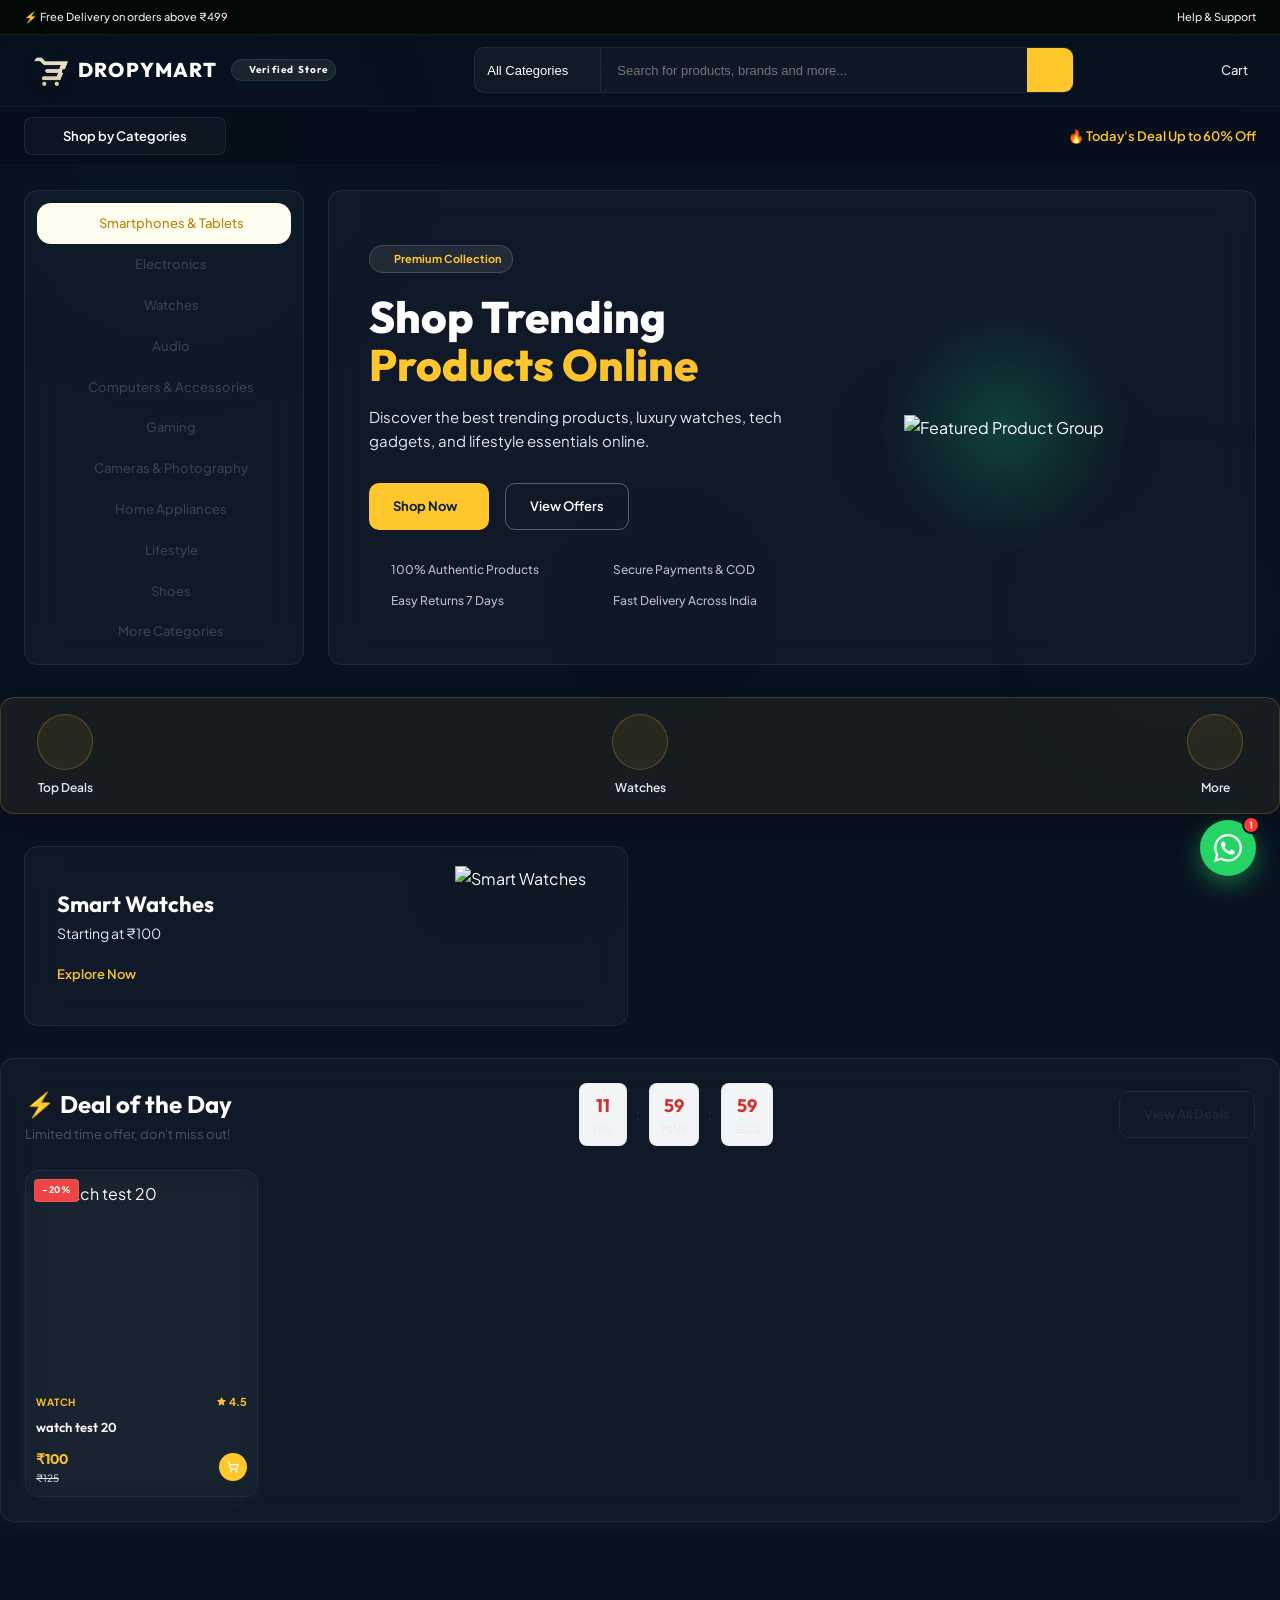
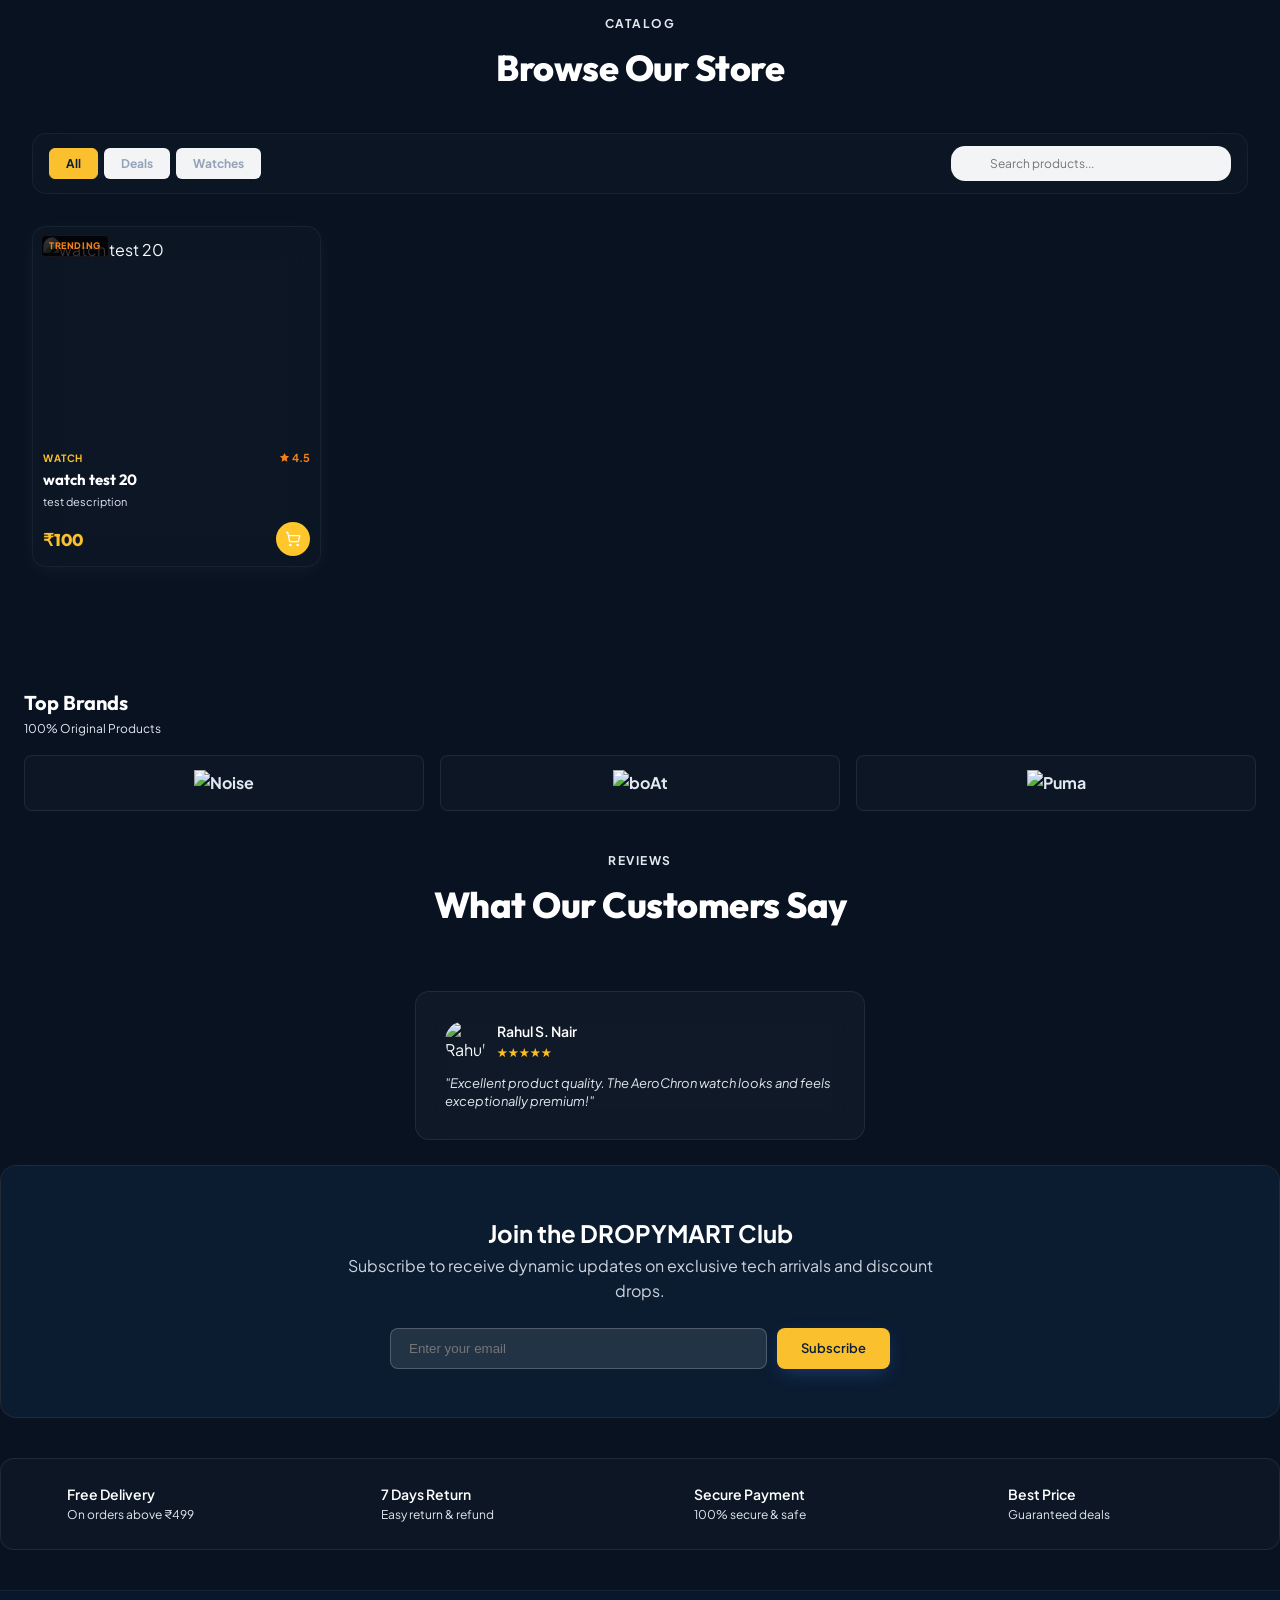
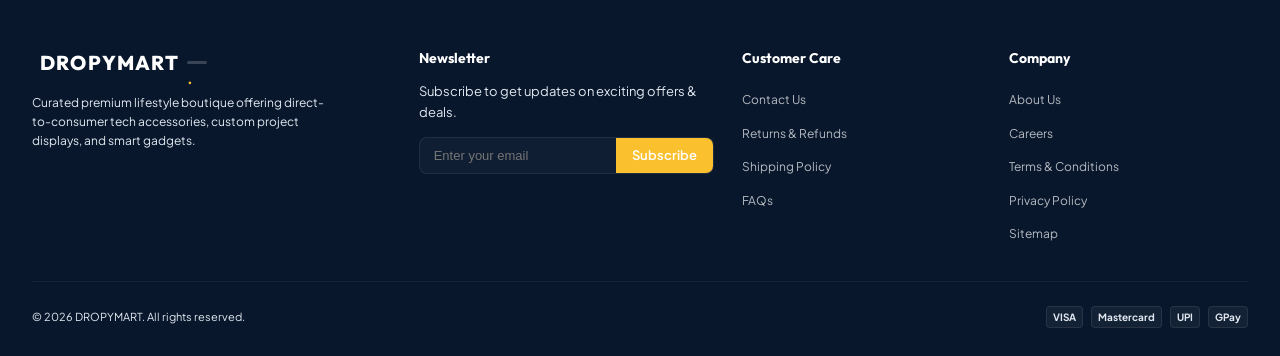
==== commit 44ef8767: "feat: implement premium Amazon-style SEO title and description tags" ====
--- a/index.html
+++ b/index.html
@@ -7,9 +7,9 @@
   <meta name="google-site-verification" content="tt-sFrFaD0oRq4qAkn0JDSvIofeacNXxYAKYpGwRJnM" />
 
   <!-- ═══ Primary SEO ═══ -->
-  <title>Dropymart – Discover Trending Products, Gadgets & Everyday Essentials</title>
-  <meta name="description" content="Shop the latest trending products, smart gadgets, home essentials, lifestyle accessories, and viral finds at Dropymart. Enjoy secure payments, fast delivery, and unbeatable value on every order.">
-  <meta name="keywords" content="Dropymart, trending products, smart gadgets, home essentials, lifestyle accessories, viral products, shop online, watches, shoes">
+  <title>DropyMart – Shop Trending Products, Gadgets, Electronics & Home Essentials Online</title>
+  <meta name="description" content="Explore the latest gadgets, electronics, home essentials, fashion accessories, and trending products at DropyMart. Enjoy secure shopping, exclusive deals, affordable prices, and fast delivery across India.">
+  <meta name="keywords" content="DropyMart, trending products, smart gadgets, electronics, home essentials, fashion accessories, shop online India, best deals">
   <meta name="author" content="DROPYMART">
   <meta name="robots" content="index, follow">
   <link rel="canonical" href="https://dropymart.store/">
@@ -88,16 +88,16 @@
   <!-- ═══ Open Graph (Facebook / WhatsApp preview) ═══ -->
   <meta property="og:type" content="website">
   <meta property="og:site_name" content="DROPYMART">
-  <meta property="og:title" content="Dropymart – Discover Trending Products, Gadgets & Everyday Essentials">
-  <meta property="og:description" content="Shop the latest trending products, smart gadgets, home essentials, lifestyle accessories, and viral finds at Dropymart. Enjoy secure payments, fast delivery, and unbeatable value on every order.">
+  <meta property="og:title" content="DropyMart – Shop Trending Products, Gadgets, Electronics & Home Essentials Online">
+  <meta property="og:description" content="Explore the latest gadgets, electronics, home essentials, fashion accessories, and trending products at DropyMart. Enjoy secure shopping, exclusive deals, affordable prices, and fast delivery across India.">
   <meta property="og:url" content="https://dropymart.store/">
   <meta property="og:image" content="https://dropymart.store/image/logo.png">
   <meta property="og:locale" content="en_IN">
 
   <!-- ═══ Twitter Card ═══ -->
   <meta name="twitter:card" content="summary_large_image">
-  <meta name="twitter:title" content="Dropymart – Discover Trending Products, Gadgets & Everyday Essentials">
-  <meta name="twitter:description" content="Shop the latest trending products, smart gadgets, home essentials, lifestyle accessories, and viral finds at Dropymart. Enjoy secure payments, fast delivery, and unbeatable value on every order.">
+  <meta name="twitter:title" content="DropyMart – Shop Trending Products, Gadgets, Electronics & Home Essentials Online">
+  <meta name="twitter:description" content="Explore the latest gadgets, electronics, home essentials, fashion accessories, and trending products at DropyMart. Enjoy secure shopping, exclusive deals, affordable prices, and fast delivery across India.">
   <meta name="twitter:image" content="https://dropymart.store/image/logo.png">
 
   <!-- Consolidated JSON-LD schemas moved to Graph block in header -->
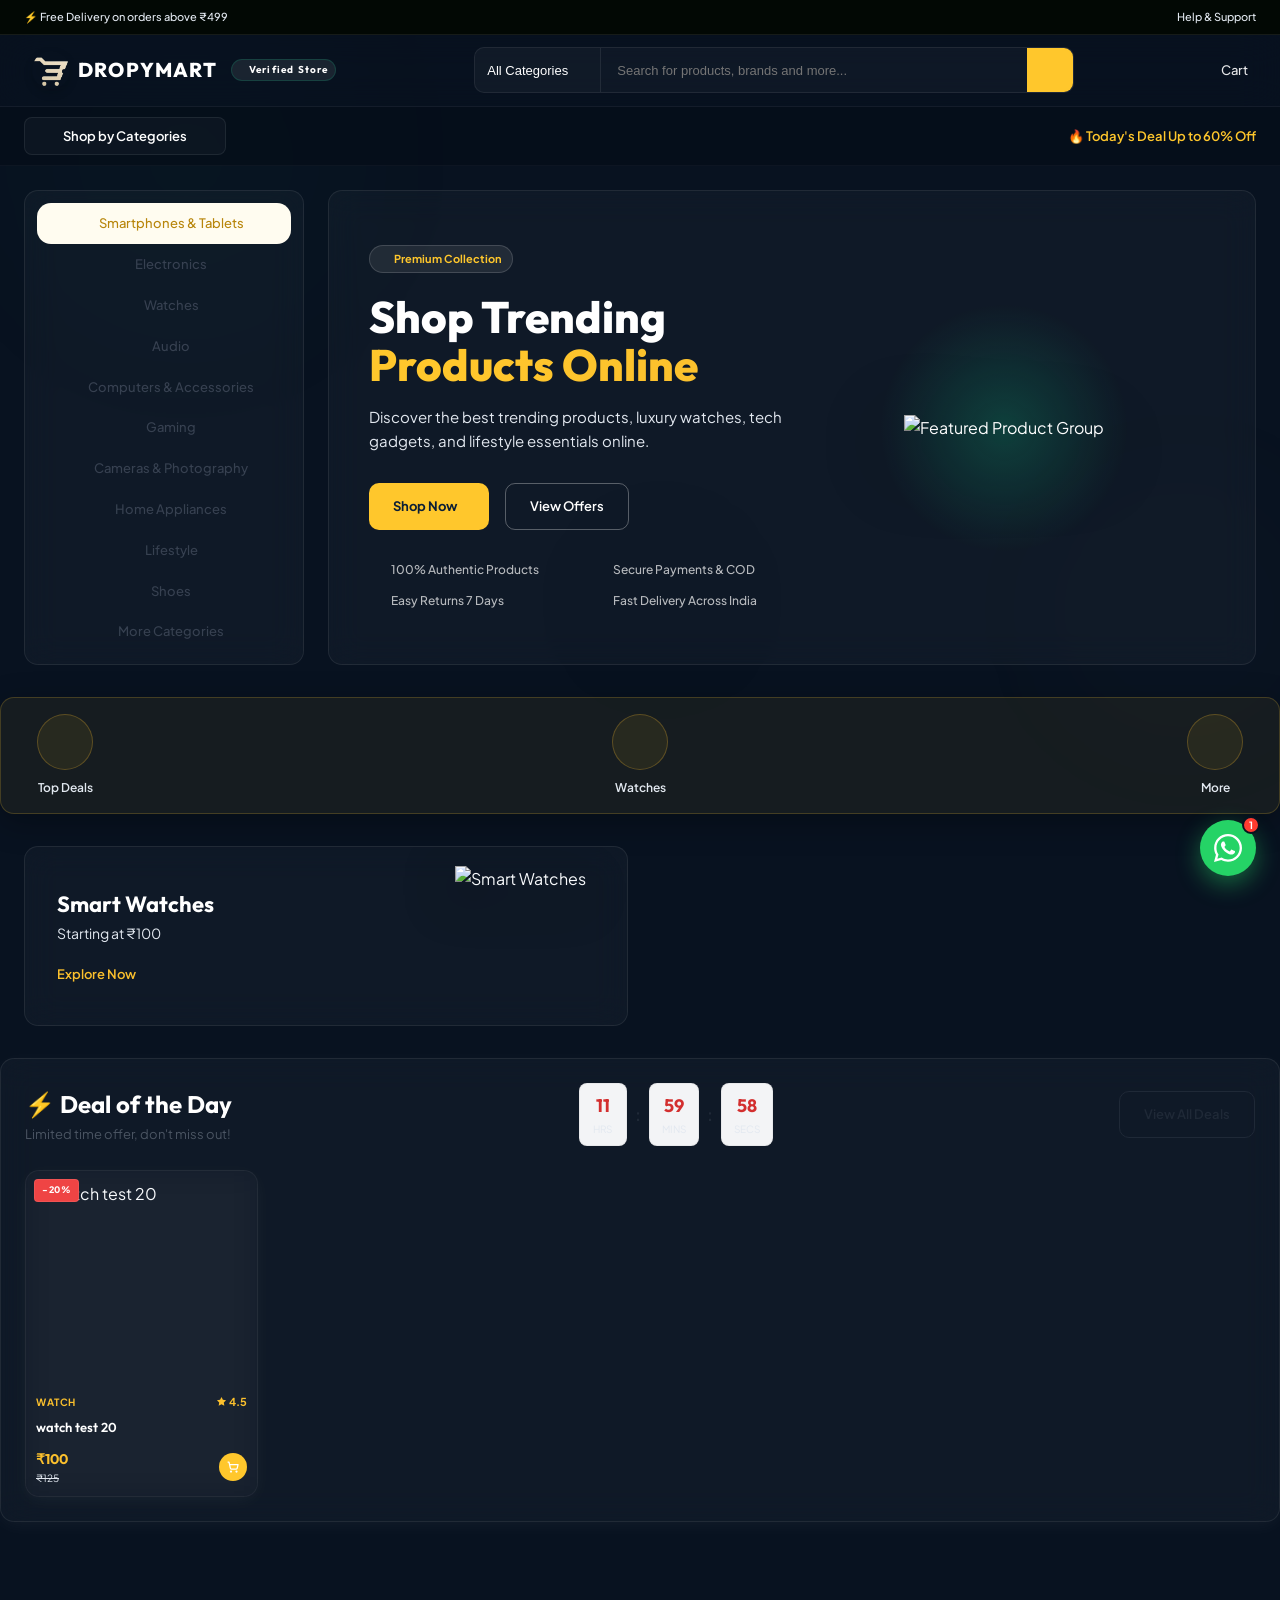
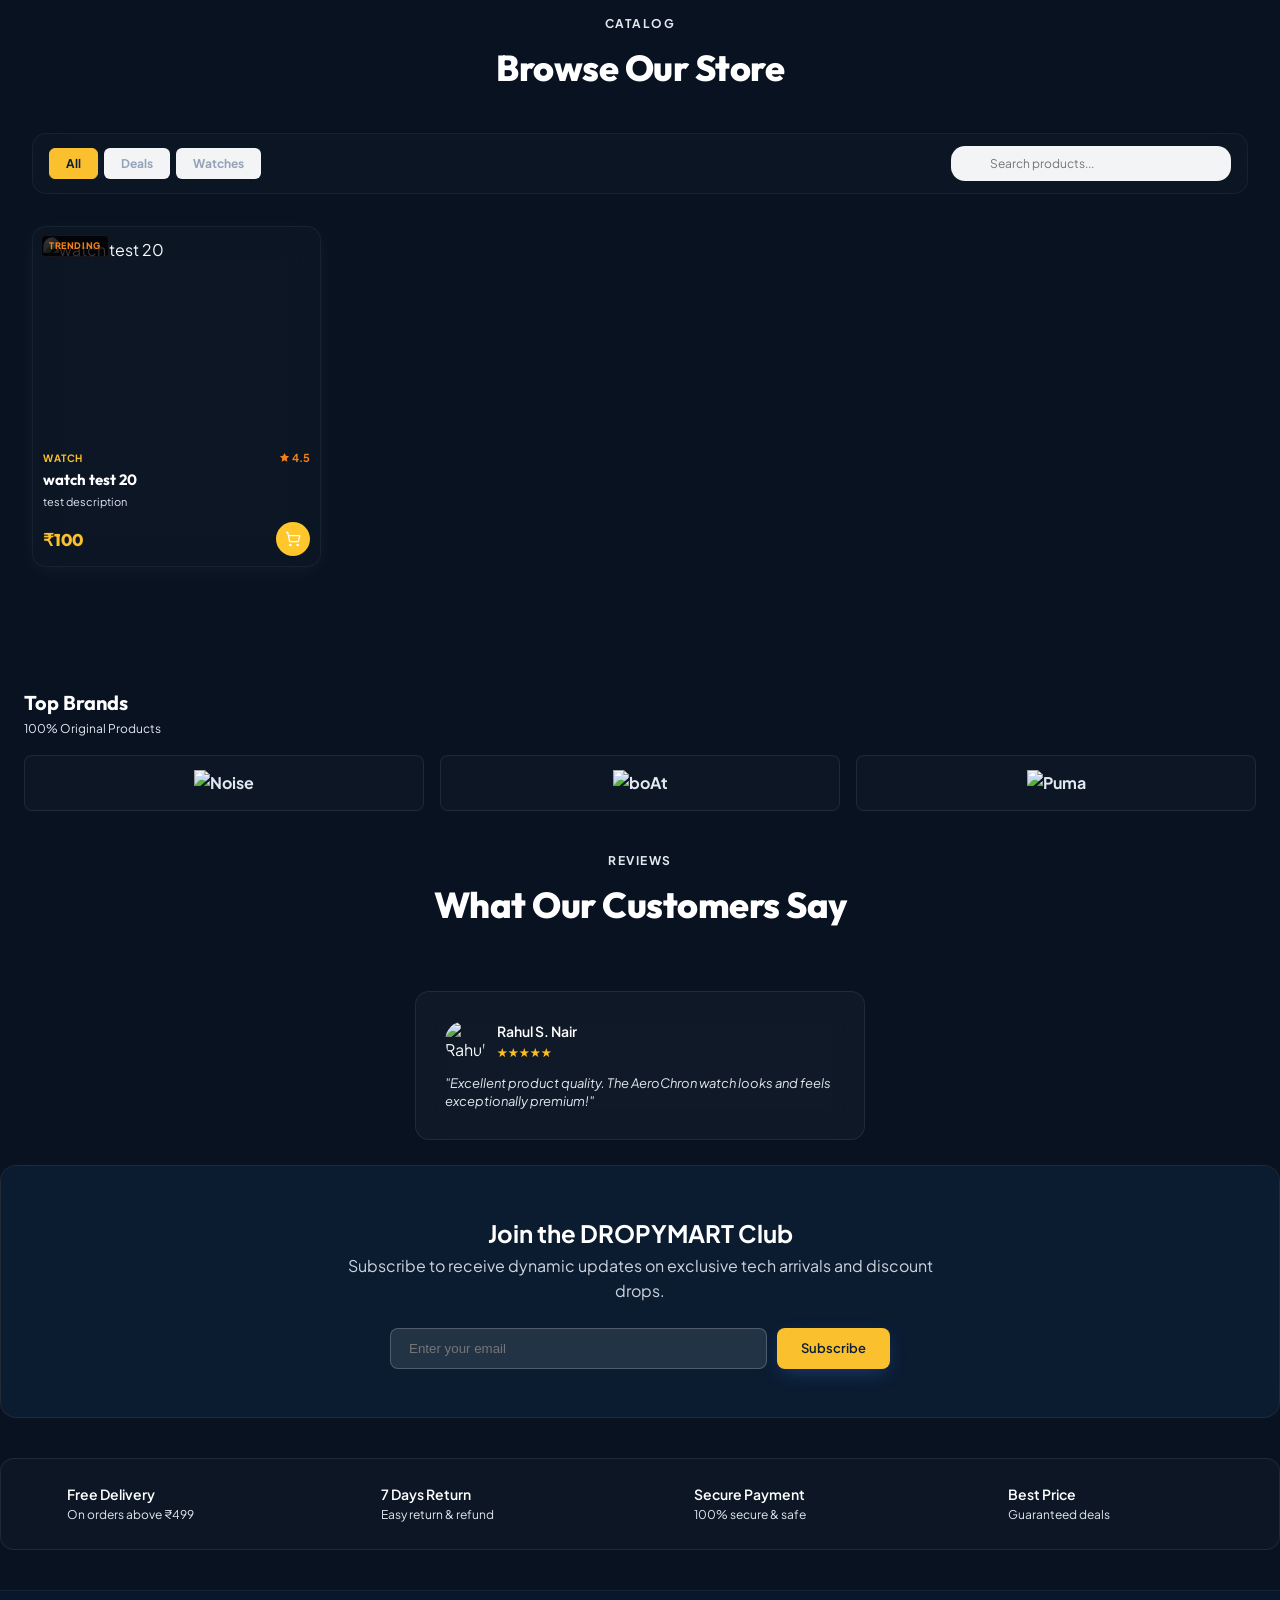
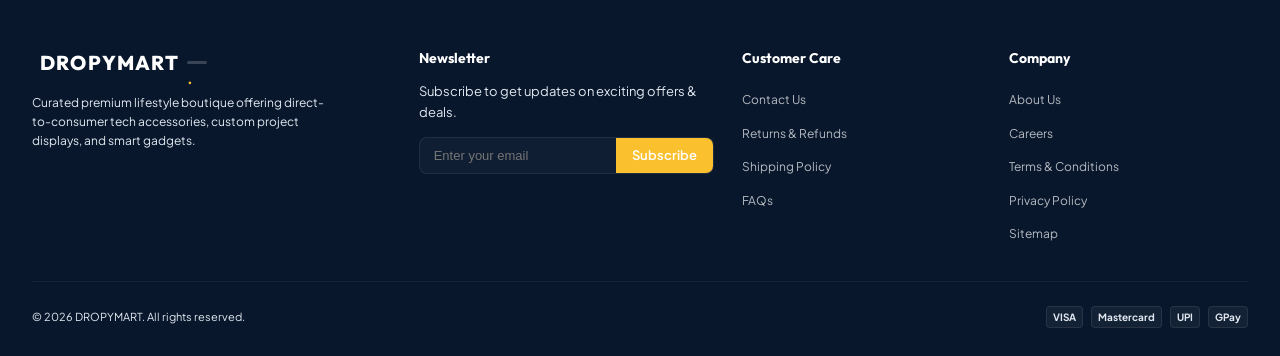
==== commit 60443524: "chore: update google site verification token" ====
--- a/index.html
+++ b/index.html
@@ -4,7 +4,7 @@
   <meta charset="UTF-8">
   <meta name="viewport" content="width=device-width, initial-scale=1.0">
 
-  <meta name="google-site-verification" content="tt-sFrFaD0oRq4qAkn0JDSvIofeacNXxYAKYpGwRJnM" />
+  <meta name="google-site-verification" content="gEDZ7mKkuyaL7pC024inJ0VrAY6A9lcNludYQLYT280" />
 
   <!-- ═══ Primary SEO ═══ -->
   <title>DropyMart – Shop Trending Products, Gadgets, Electronics & Home Essentials Online</title>
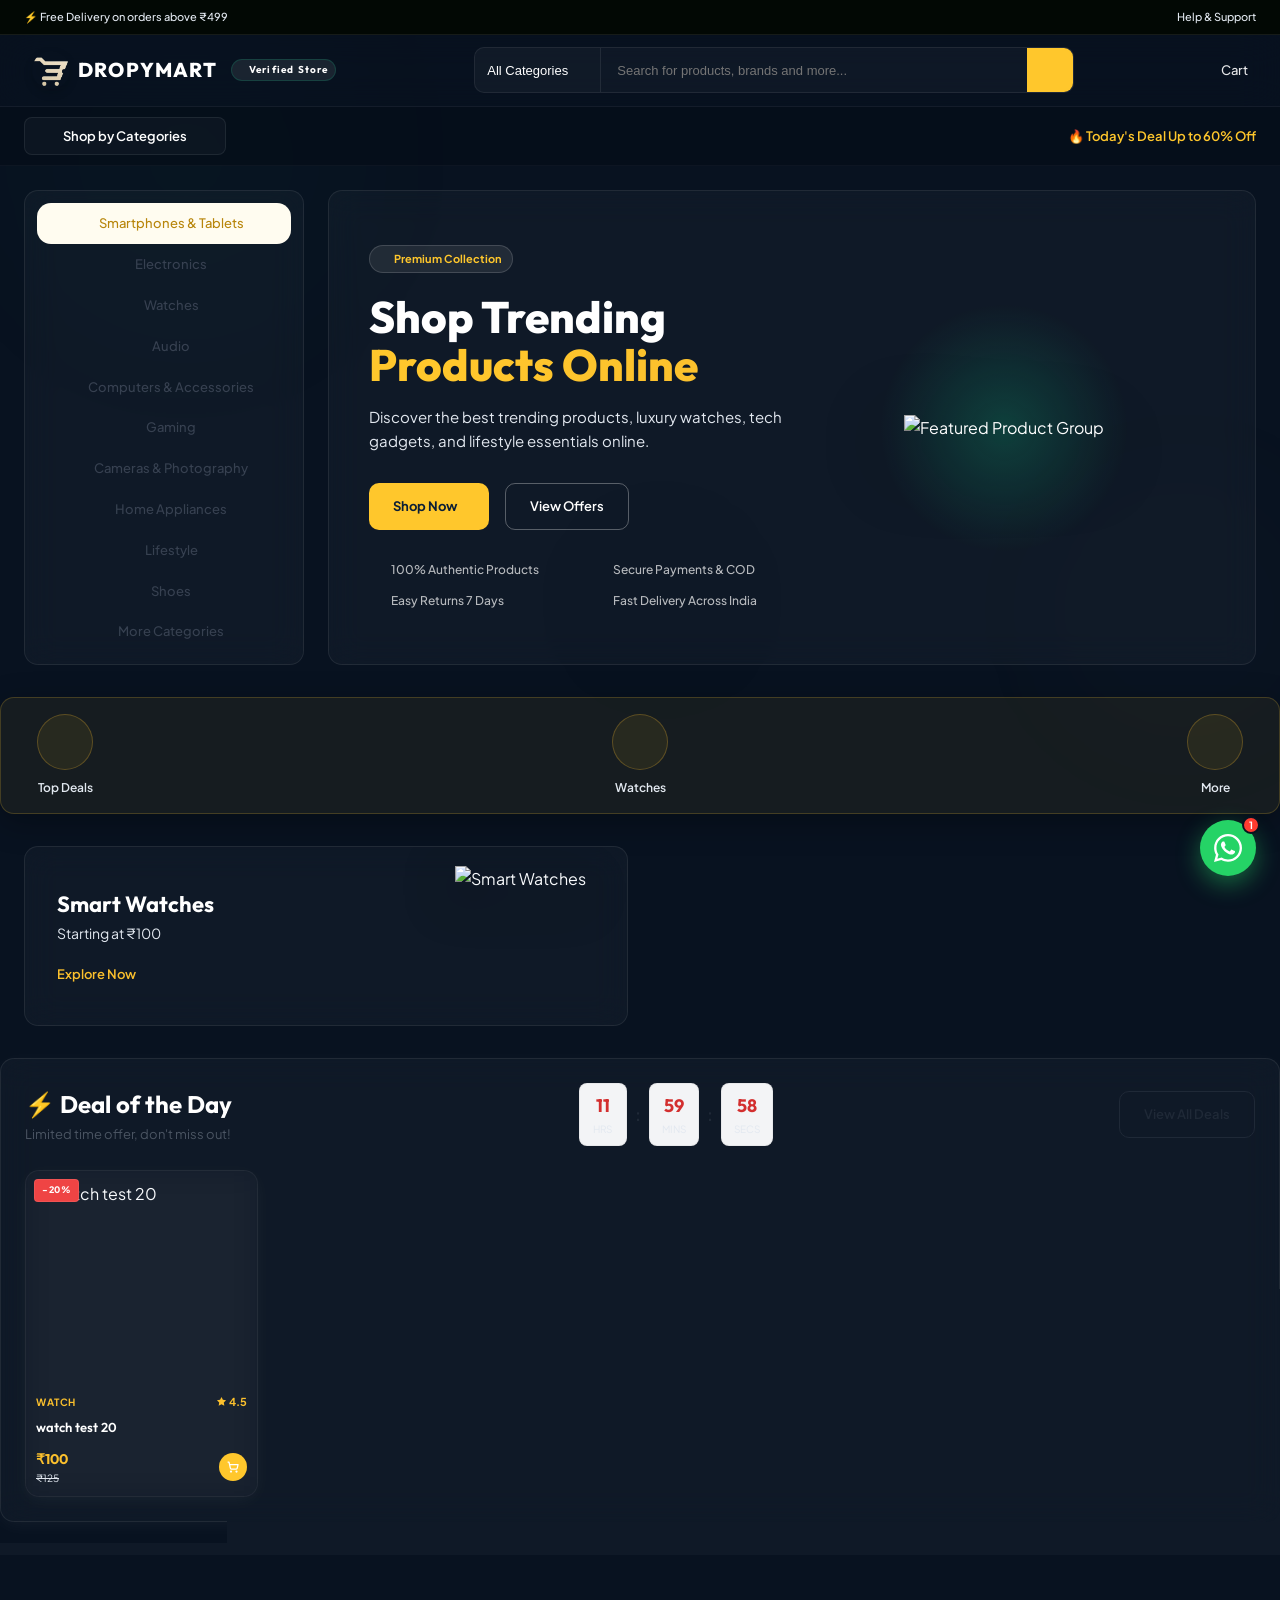
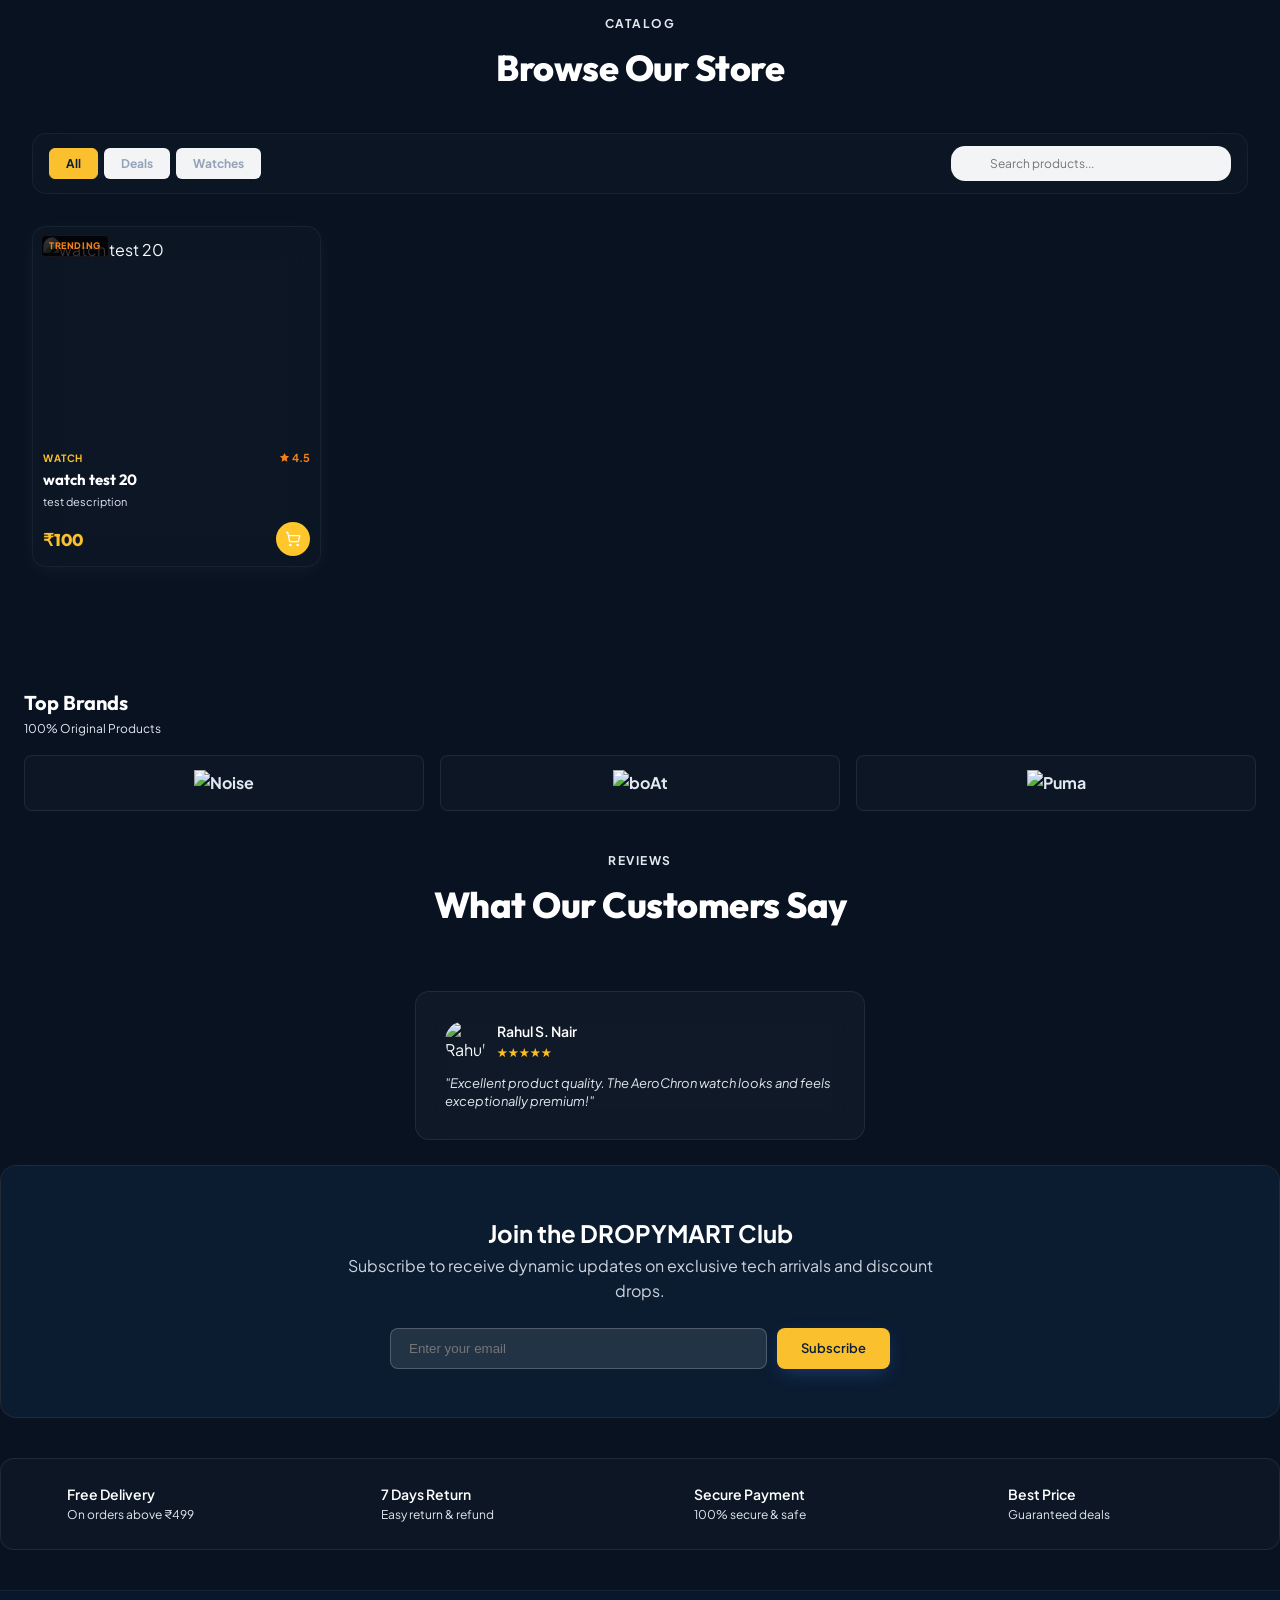
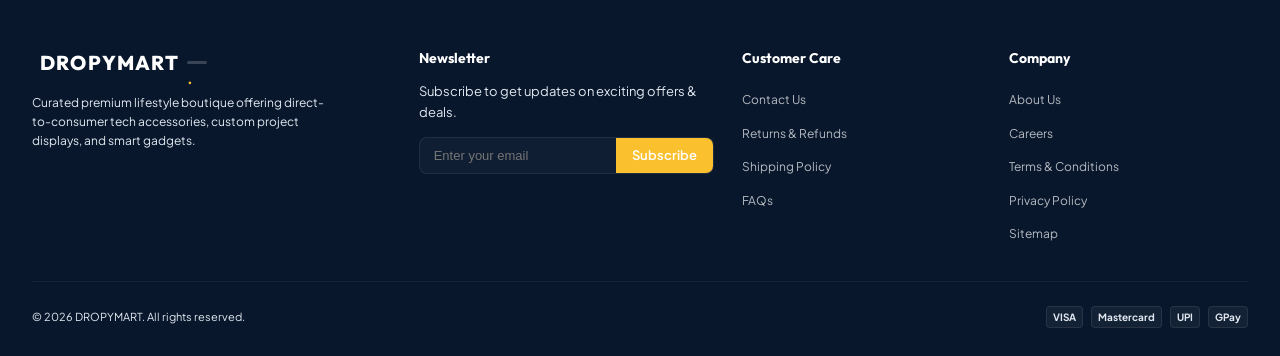
==== commit 18fe95f8: "Add PWA compliant square favicon assets, replace root favicon.ico, and configure links across storef" ====
--- a/index.html
+++ b/index.html
@@ -12,8 +12,8 @@
   <meta name="keywords" content="DropyMart, trending products, smart gadgets, electronics, home essentials, fashion accessories, shop online India, best deals">
   <meta name="author" content="DROPYMART">
   <meta name="robots" content="index, follow">
-  <link rel="canonical" href="https://dropymart.store/">
-  <link rel="sitemap" type="application/xml" title="Sitemap" href="https://dropymart.store/sitemap.xml">
+  <link rel="canonical" href="https://www.dropymart.store/">
+  <link rel="sitemap" type="application/xml" title="Sitemap" href="https://www.dropymart.store/sitemap.xml">
 
   <!-- ═══ Structured Data (JSON-LD Schema Graph) ═══ -->
   <script type="application/ld+json">
@@ -22,11 +22,11 @@
     "@graph": [
       {
         "@type": "OnlineStore",
-        "@id": "https://dropymart.store/#store",
+        "@id": "https://www.dropymart.store/#store",
         "name": "Dropymart",
-        "url": "https://dropymart.store/",
-        "logo": "https://dropymart.store/image/logo.png",
-        "image": "https://dropymart.store/image/logo.png",
+        "url": "https://www.dropymart.store/",
+        "logo": "https://www.dropymart.store/image/logo.png",
+        "image": "https://www.dropymart.store/image/logo.png",
         "description": "Shop the latest trending products, smart gadgets, home essentials, lifestyle accessories, and viral finds at Dropymart. Enjoy secure payments, fast delivery, and unbeatable value on every order.",
         "telephone": "+91 98951 77154",
         "priceRange": "INR",
@@ -51,14 +51,14 @@
       },
       {
         "@type": "WebSite",
-        "@id": "https://dropymart.store/#website",
+        "@id": "https://www.dropymart.store/#website",
         "name": "Dropymart",
-        "url": "https://dropymart.store/",
+        "url": "https://www.dropymart.store/",
         "potentialAction": {
           "@type": "SearchAction",
           "target": {
             "@type": "EntryPoint",
-            "urlTemplate": "https://dropymart.store/?search={search_term_string}"
+            "urlTemplate": "https://www.dropymart.store/?search={search_term_string}"
           },
           "query-input": "required name=search_term_string"
         }
@@ -90,21 +90,23 @@
   <meta property="og:site_name" content="DROPYMART">
   <meta property="og:title" content="DropyMart – Shop Trending Products, Gadgets, Electronics & Home Essentials Online">
   <meta property="og:description" content="Explore the latest gadgets, electronics, home essentials, fashion accessories, and trending products at DropyMart. Enjoy secure shopping, exclusive deals, affordable prices, and fast delivery across India.">
-  <meta property="og:url" content="https://dropymart.store/">
-  <meta property="og:image" content="https://dropymart.store/image/logo.png">
+  <meta property="og:url" content="https://www.dropymart.store/">
+  <meta property="og:image" content="https://www.dropymart.store/image/logo.png">
   <meta property="og:locale" content="en_IN">
 
   <!-- ═══ Twitter Card ═══ -->
   <meta name="twitter:card" content="summary_large_image">
   <meta name="twitter:title" content="DropyMart – Shop Trending Products, Gadgets, Electronics & Home Essentials Online">
   <meta name="twitter:description" content="Explore the latest gadgets, electronics, home essentials, fashion accessories, and trending products at DropyMart. Enjoy secure shopping, exclusive deals, affordable prices, and fast delivery across India.">
-  <meta name="twitter:image" content="https://dropymart.store/image/logo.png">
+  <meta name="twitter:image" content="https://www.dropymart.store/image/logo.png">
 
   <!-- Consolidated JSON-LD schemas moved to Graph block in header -->
 
   <!-- ═══ Favicon ═══ -->
-  <link rel="icon" type="image/png" href="/image/logo.png">
-  <link rel="apple-touch-icon" href="/image/logo.png">
+  <link rel="icon" type="image/png" sizes="48x48" href="/image/favicon-48.png">
+  <link rel="icon" type="image/png" sizes="192x192" href="/image/favicon-192.png">
+  <link rel="apple-touch-icon" href="/image/favicon-192.png">
+  <link rel="shortcut icon" href="/favicon.ico">
 
   <script>
   try {
@@ -622,43 +624,7 @@
   <script type="module" src="js/app.js?v=5"></script>
   <script>lucide.createIcons();</script>
 
-  <!-- ═══ Dynamic JSON-LD Products ═══ -->
-  <script>
-
-    // Inject product JSON-LD for Google after products load
-    async function injectProductSchema() {
-      try {
-        const products = await getProducts();
-        if (!products || products.length === 0) return;
-        const schemaList = products.slice(0, 20).map(p => ({
-          "@type": "Product",
-          "name": p.name,
-          "description": p.description,
-          "image": p.image,
-          "brand": { "@type": "Brand", "name": "DROPYMART" },
-          "offers": {
-            "@type": "Offer",
-            "priceCurrency": "INR",
-            "price": p.price,
-            "availability": "https://schema.org/InStock",
-            "url": "https://dropymart.store/",
-            "seller": { "@type": "Organization", "name": "DROPYMART" }
-          },
-          "aggregateRating": {
-            "@type": "AggregateRating",
-            "ratingValue": p.rating,
-            "reviewCount": p.reviews
-          }
-        }));
-        const script = document.createElement('script');
-        script.type = 'application/ld+json';
-        script.text = JSON.stringify({ "@context": "https://schema.org", "@graph": schemaList });
-        document.head.appendChild(script);
-      } catch(e) { /* silent */ }
-    }
-    // Run after app initializes
-    setTimeout(injectProductSchema, 3000);
-  </script>
+
 
 </body>
 </html>
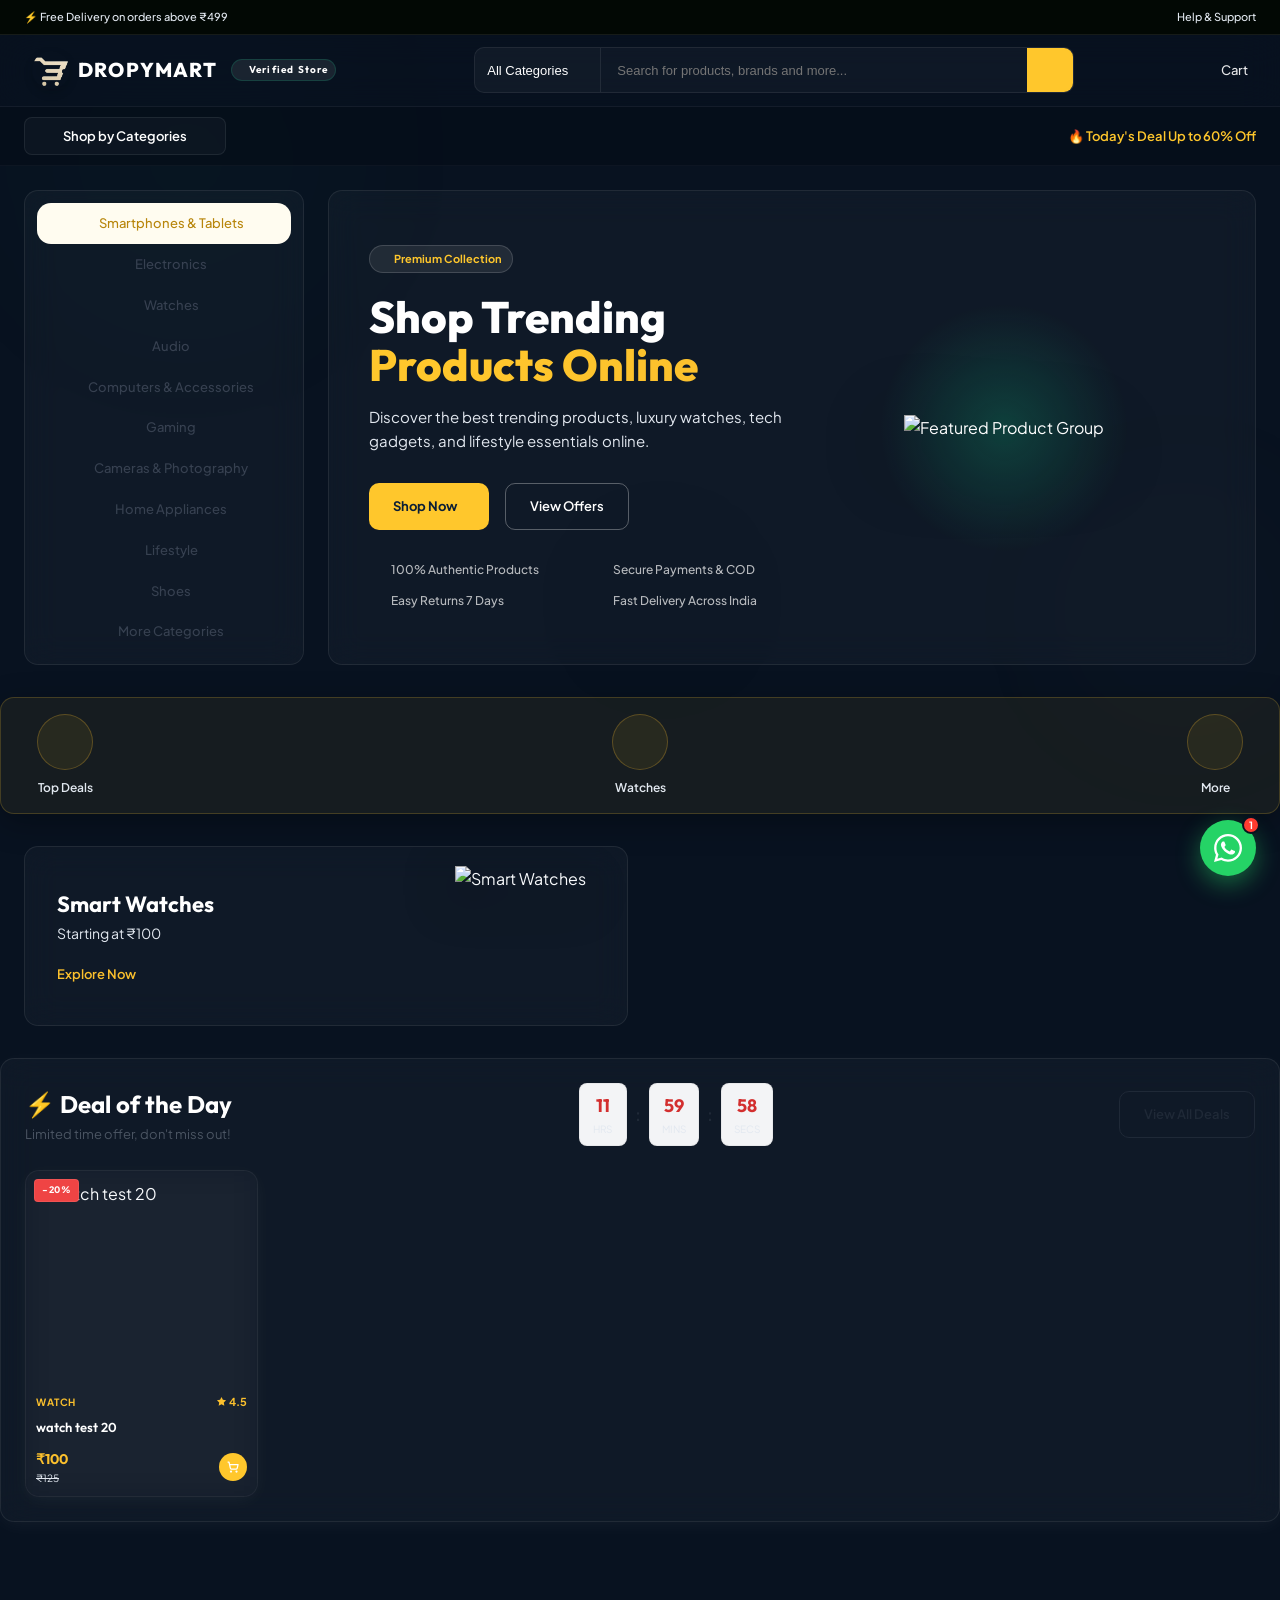
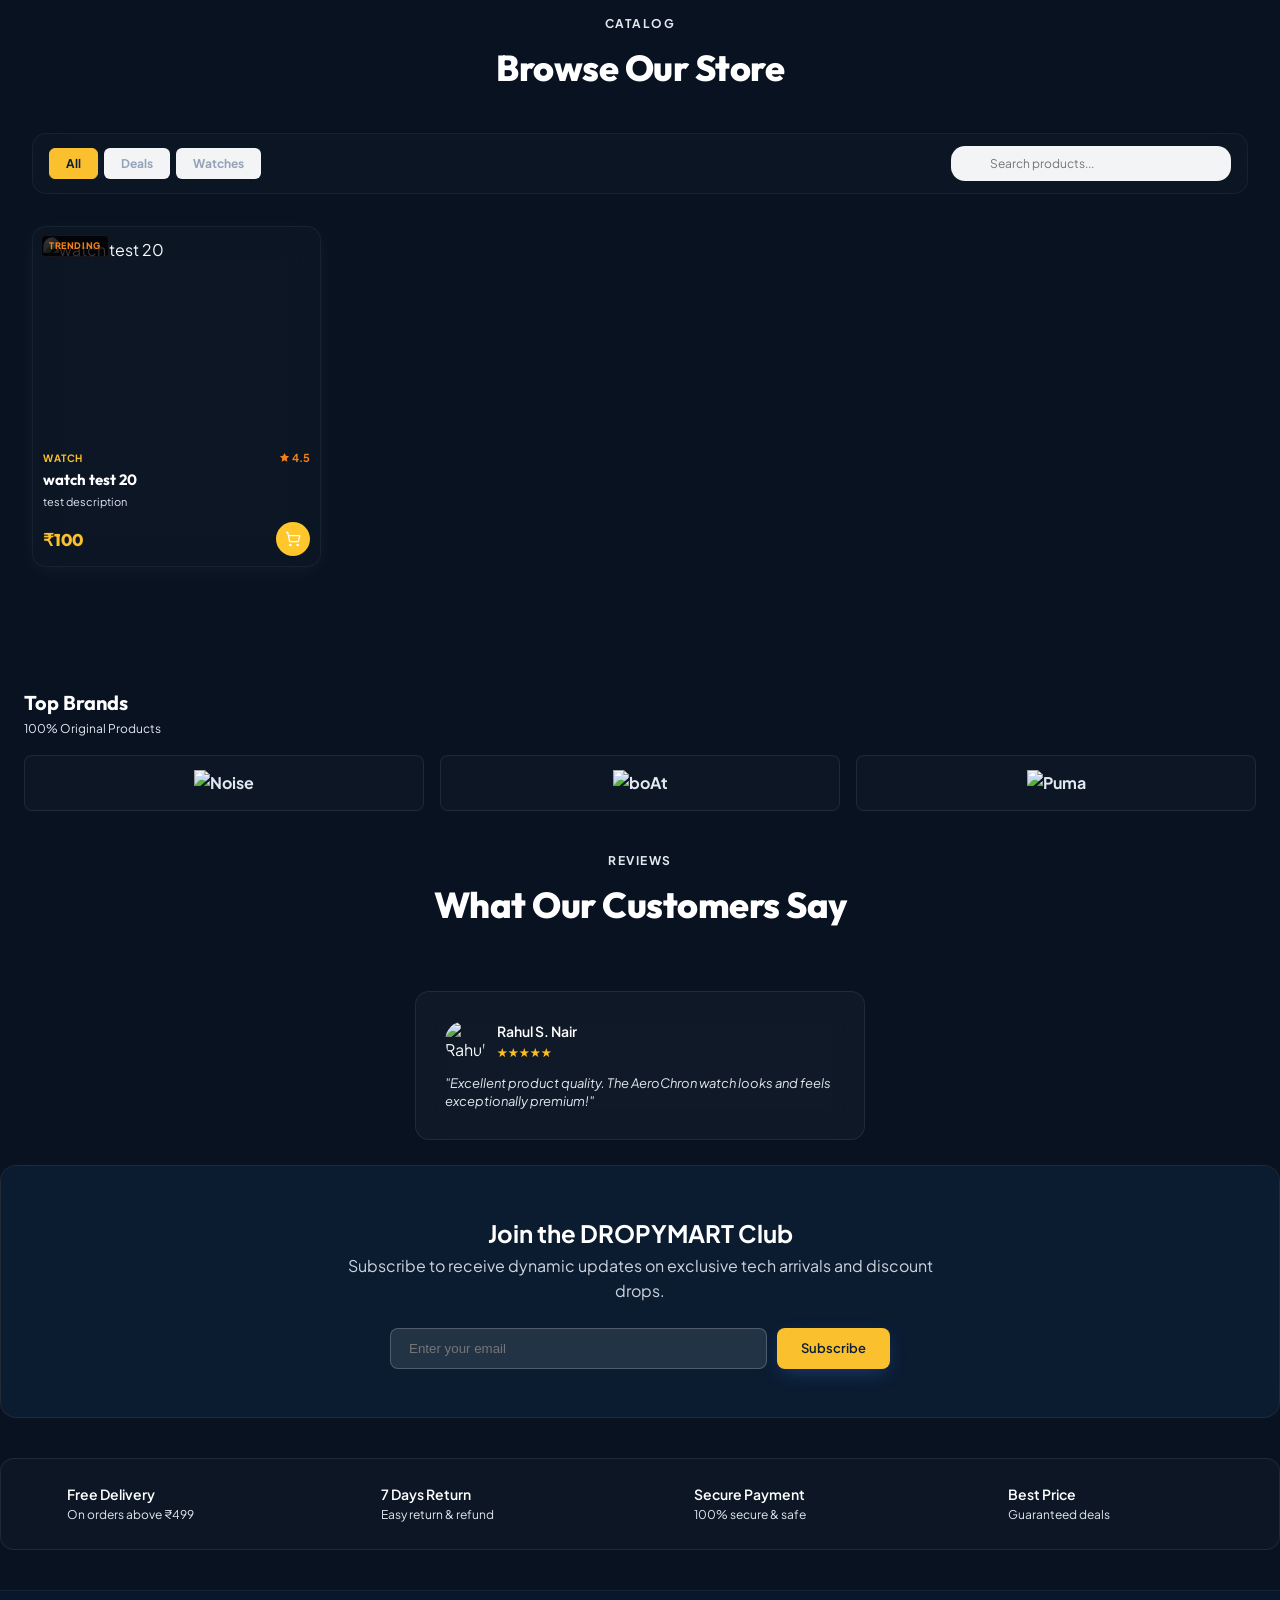
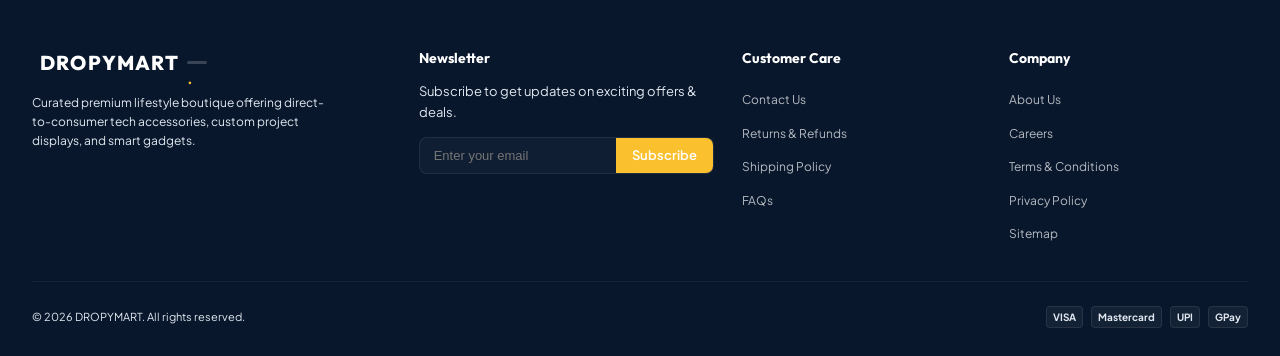
==== commit feb4e6c7: "Update google-site-verification tag and bump service worker cache to v15" ====
--- a/index.html
+++ b/index.html
@@ -4,7 +4,7 @@
   <meta charset="UTF-8">
   <meta name="viewport" content="width=device-width, initial-scale=1.0">
 
-  <meta name="google-site-verification" content="gEDZ7mKkuyaL7pC024inJ0VrAY6A9lcNludYQLYT280" />
+  <meta name="google-site-verification" content="I2UBqAU_T2qGAShTmsTx7TqOX8VHDuQe5QuSjxaCtAs" />
 
   <!-- ═══ Primary SEO ═══ -->
   <title>DropyMart – Shop Trending Products, Gadgets, Electronics & Home Essentials Online</title>
